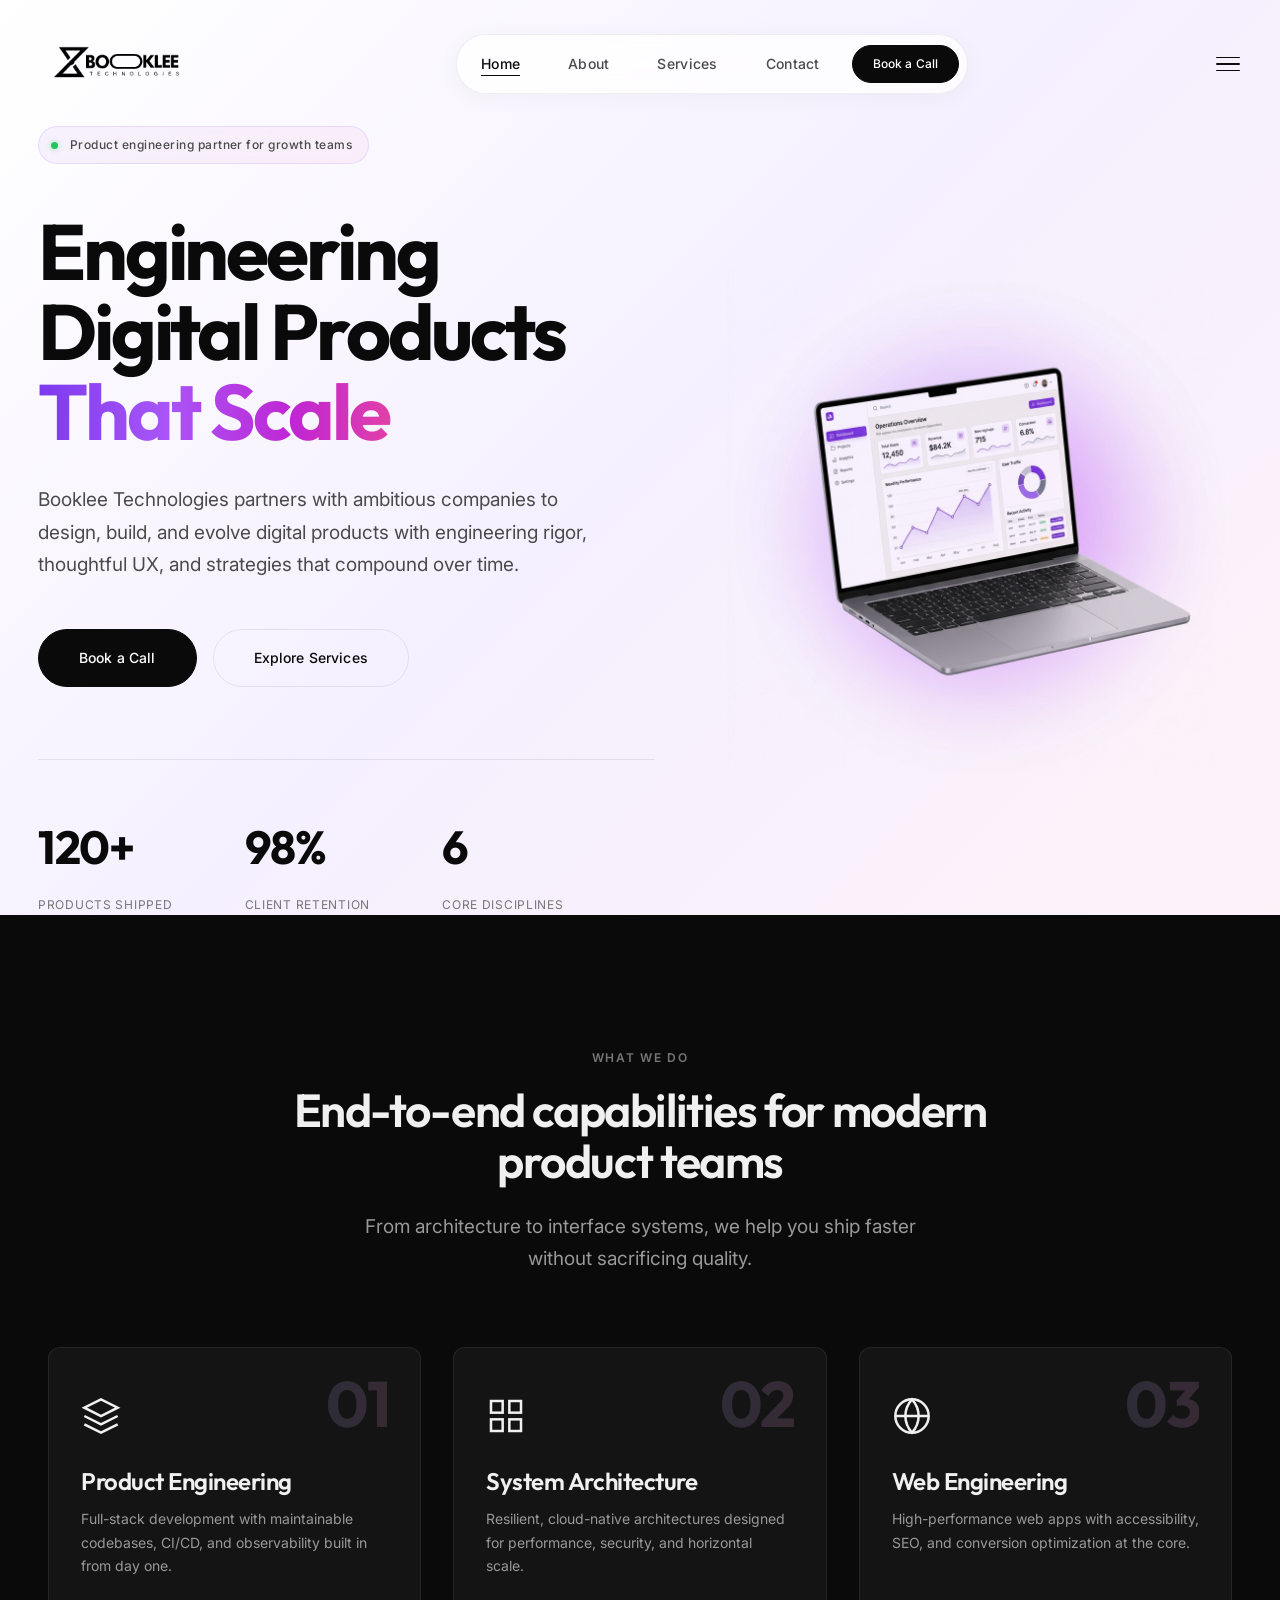
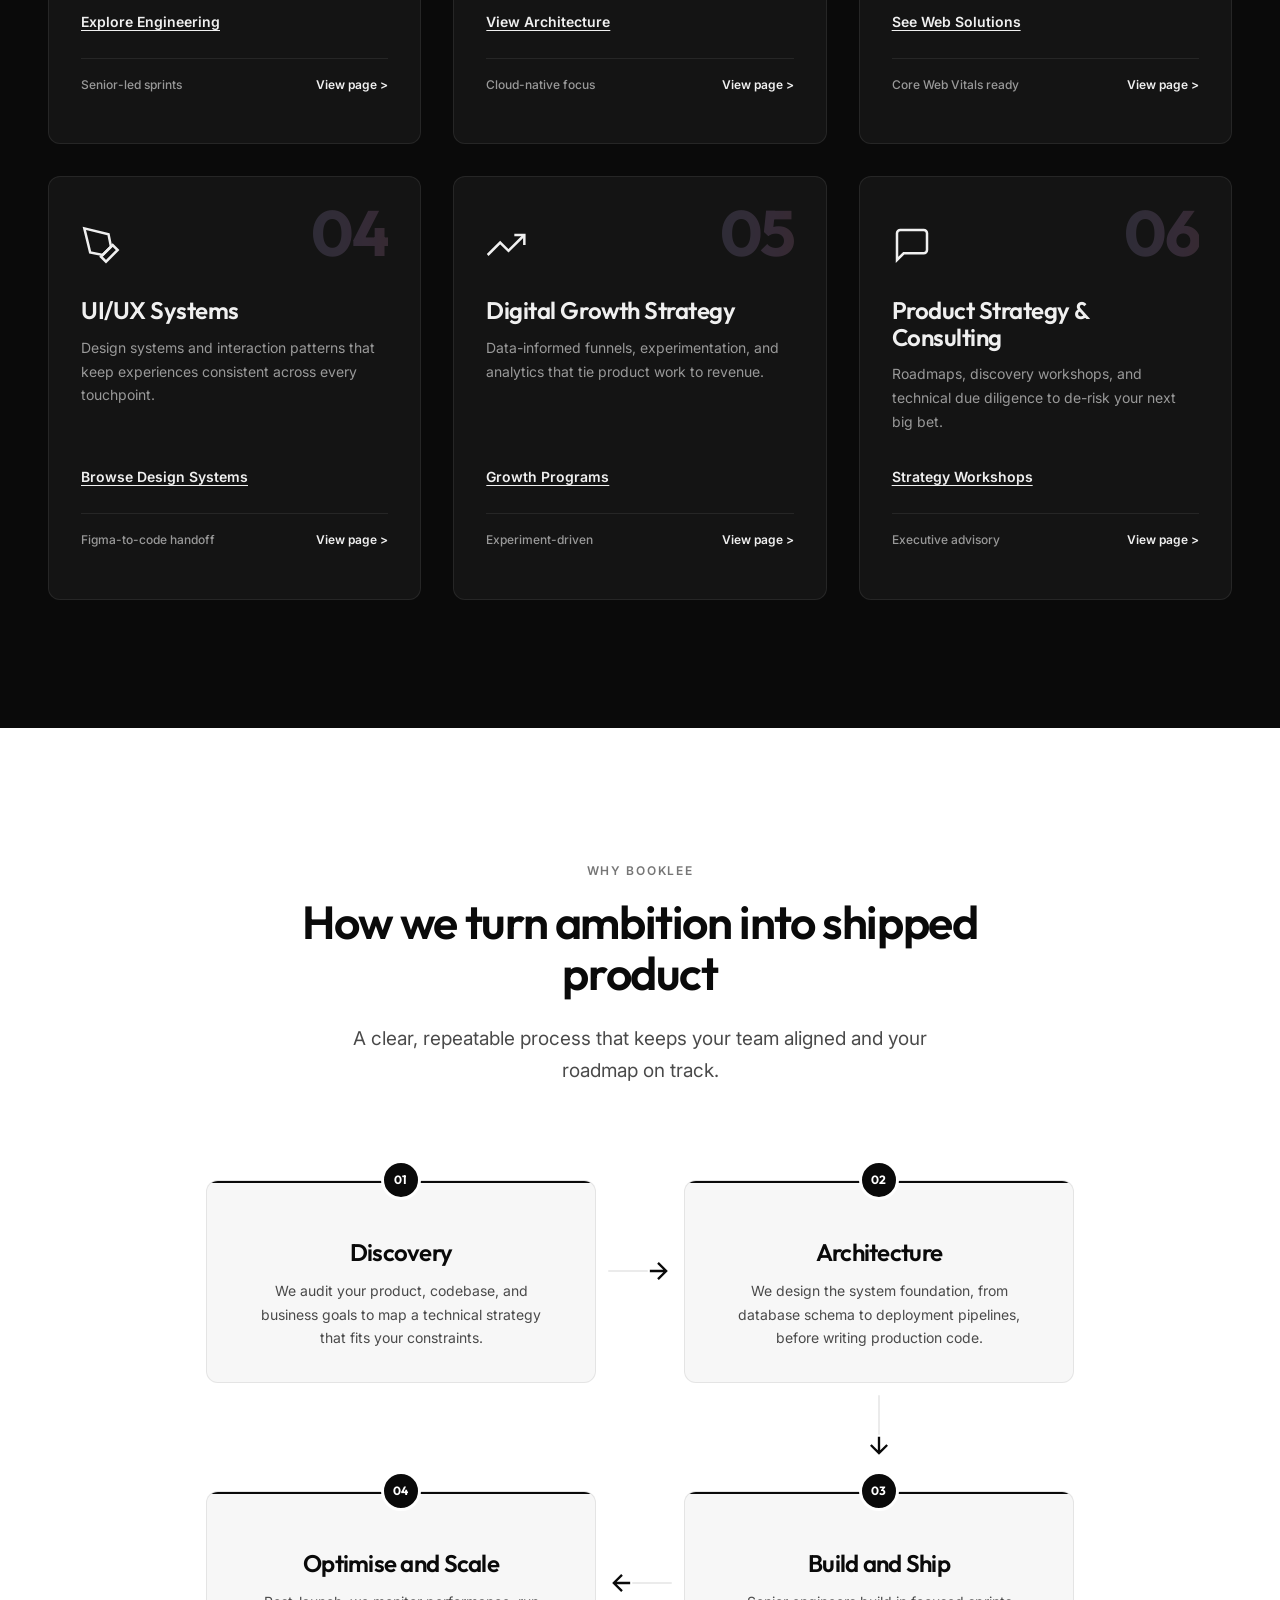
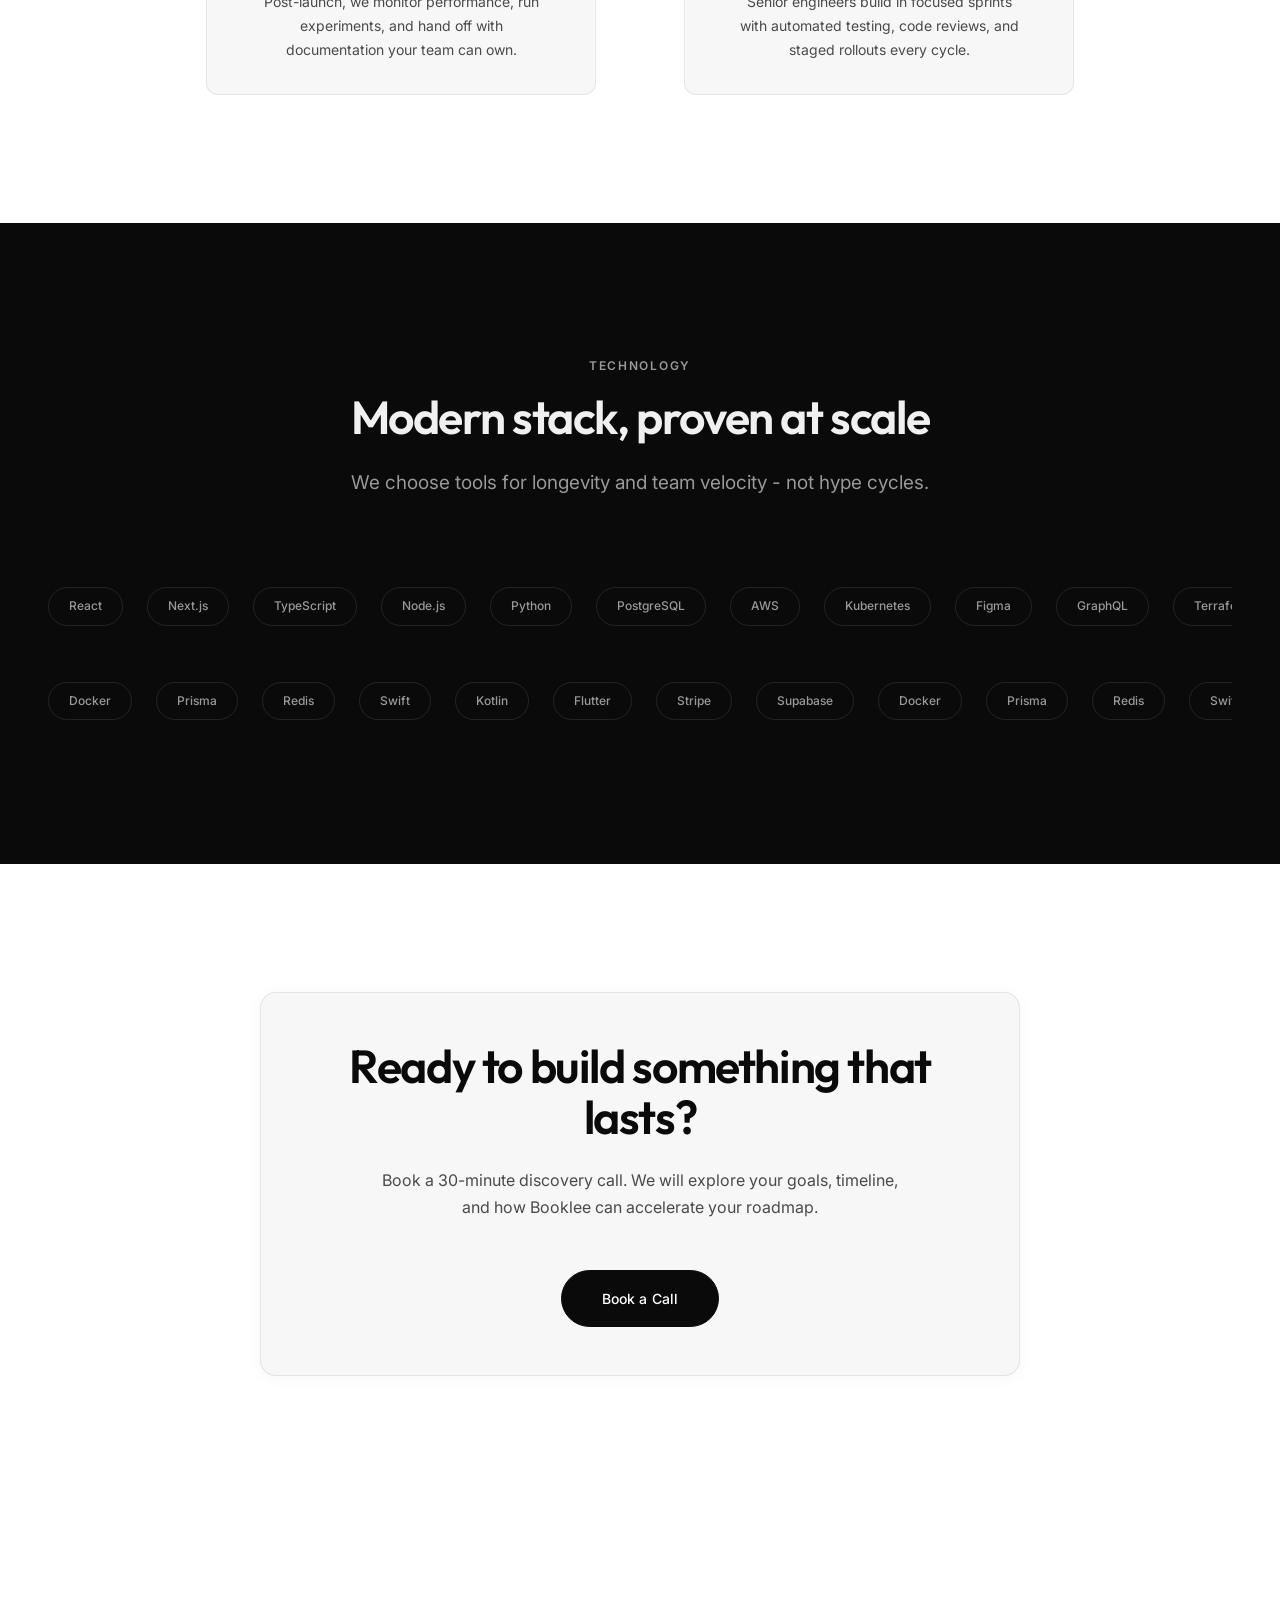
==== index.html @ ac948fb9 "Revised UI without calendly" ====
<!DOCTYPE html>
<html lang="en">
<head>
  <meta charset="UTF-8">
  <meta name="viewport" content="width=device-width, initial-scale=1.0">
  <meta name="description" content="Booklee Technologies engineers scalable digital products - product engineering, system architecture, web engineering, and growth strategy for ambitious teams.">
  <meta name="keywords" content="product engineering, system architecture, web development, UI/UX, digital agency, Booklee Technologies">
  <meta name="author" content="Booklee Technologies">
  <meta property="og:title" content="Booklee Technologies | Engineering Digital Products That Scale">
  <meta property="og:description" content="Premium product engineering and digital growth partner for teams building scalable experiences.">
  <meta property="og:type" content="website">
  <meta name="theme-color" content="#ffffff">
  <title>Booklee Technologies | Engineering Digital Products That Scale</title>
  <link rel="icon" href="assets/icons/favicon.svg" type="image/svg+xml">
  <link rel="apple-touch-icon" href="assets/images/booklee-logo.png">
  <link rel="preconnect" href="https://fonts.googleapis.com">
  <link rel="preconnect" href="https://fonts.gstatic.com" crossorigin>
  <link href="https://fonts.googleapis.com/css2?family=Inter:wght@400;500;600&family=Outfit:wght@500;600;700&display=swap" rel="stylesheet">
  <link rel="stylesheet" href="assets/css/styles.css">
</head>
<body>
  <div id="page-loader" class="page-loader" role="status" aria-live="polite" aria-label="Loading page">
    <img src="assets/images/booklee-logo.png" alt="" class="page-loader__logo-img" width="640" height="640" decoding="async">
    <div class="page-loader__bar"><div class="page-loader__progress"></div></div>
  </div>

  <div id="scroll-progress" class="scroll-progress" role="progressbar" aria-valuemin="0" aria-valuemax="100" aria-valuenow="0" aria-label="Page scroll progress"></div>
  <div id="mouse-gradient" class="mouse-gradient" aria-hidden="true"></div>
  <div class="bg-canvas" aria-hidden="true"><div id="bg-particles" class="bg-particles"></div></div>
  <div class="bg-mesh" aria-hidden="true"></div>

  <header id="header" class="header">
    <div class="header__bar">
      <a href="index.html" class="nav__logo" aria-label="Booklee Technologies home">
        <img src="assets/images/booklee-logo.png" alt="Booklee Technologies" class="nav__logo-img" width="560" height="560" decoding="async">
      </a>
      <nav class="header__pill" aria-label="Main navigation">
        <ul class="nav__links" role="list">
          <li><a href="index.html" class="nav__link">Home</a></li>
          <li><a href="about.html" class="nav__link">About</a></li>
          <li><a href="services.html" class="nav__link">Services</a></li>
          <li><a href="contact.html" class="nav__link">Contact</a></li>
        </ul>
        <div class="nav__actions">
          <a href="book-call.html" class="btn btn--primary btn--sm">Book a Call</a>
        </div>
      </nav>
      <button id="nav-toggle" class="nav__toggle" type="button" aria-expanded="false" aria-controls="mobile-menu" aria-label="Open menu">
        <span class="nav__toggle-bar"></span>
        <span class="nav__toggle-bar"></span>
        <span class="nav__toggle-bar"></span>
      </button>
    </div>
  </header>

  <div id="mobile-menu" class="mobile-menu" aria-hidden="true" role="dialog" aria-label="Mobile navigation">
    <a href="index.html" class="mobile-menu__link">Home</a>
    <a href="about.html" class="mobile-menu__link">About</a>
    <a href="services.html" class="mobile-menu__link">Services</a>
    <a href="contact.html" class="mobile-menu__link">Contact</a>
    <a href="book-call.html" class="mobile-menu__link">Book a Call</a>
  </div>

  <main>
    <section class="hero" aria-labelledby="hero-title">
      <div class="container hero__layout">
        <div class="hero__content hero__parallax" data-parallax="0.1">
          <div class="hero__badge reveal">
            <span class="hero__badge-dot" aria-hidden="true"></span>
            Product engineering partner for growth teams
          </div>
          <h1 id="hero-title" class="hero__title reveal">
            Engineering Digital Products <span class="text-gradient">That Scale</span>
          </h1>
          <p class="hero__subtitle reveal">
            Booklee Technologies partners with ambitious companies to design, build, and evolve digital products with engineering rigor, thoughtful UX, and strategies that compound over time.
          </p>
          <div class="hero__cta reveal">
            <a href="book-call.html" class="btn btn--primary btn--lg" data-cursor-hover>Book a Call</a>
            <a href="services.html" class="btn btn--ghost btn--lg" data-cursor-hover>Explore Services</a>
          </div>
          <div class="hero__stats reveal" id="hero-stats">
            <div>
              <div class="hero__stat-value" data-count="120" data-suffix="+">0</div>
              <div class="hero__stat-label">Products shipped</div>
            </div>
            <div>
              <div class="hero__stat-value" data-count="98" data-suffix="%">0</div>
              <div class="hero__stat-label">Client retention</div>
            </div>
            <div>
              <div class="hero__stat-value" data-count="6" data-suffix="">0</div>
              <div class="hero__stat-label">Core disciplines</div>
            </div>
          </div>
        </div>
        <div class="hero__visual reveal" aria-hidden="true">
          <img src="assets/images/hero-mockup.png" alt="Product dashboard showcase" class="hero__visual-img" width="800" height="600" decoding="async">
        </div>
      </div>
    </section>

    <section id="services-preview" class="section section--dark services-section" aria-labelledby="services-preview-title">
      <div class="container">
        <header class="section__header section__header--center reveal">
          <span class="section__eyebrow">What we do</span>
          <h2 id="services-preview-title" class="section__title">End-to-end capabilities for modern product teams</h2>
          <p class="section__desc">From architecture to interface systems, we help you ship faster without sacrificing quality.</p>
        </header>
        <div class="services-assemble" id="services-assemble">
          <article class="service-card service-card--from-left" data-service="product-engineering">
            <span class="service-card__number" aria-hidden="true">01</span>
            <div class="service-card__icon" aria-hidden="true">
              <svg viewBox="0 0 24 24" fill="none" stroke="currentColor" stroke-width="1.5"><path d="M12 2L2 7l10 5 10-5-10-5zM2 17l10 5 10-5M2 12l10 5 10-5"/></svg>
            </div>
            <h3 class="service-card__title"><a href="services/product-engineering.html">Product Engineering</a></h3>
            <p class="service-card__desc">Full-stack development with maintainable codebases, CI/CD, and observability built in from day one.</p>
            <a href="services/product-engineering.html" class="service-card__cta">Explore Engineering</a>
            <div class="service-card__footer"><span class="service-card__badge">Senior-led sprints</span> <a href="services/product-engineering.html" class="service-card__continue">View page <span aria-hidden="true">&gt;</span></a></div>
          </article>
          <article class="service-card service-card--from-top" data-service="system-architecture">
            <span class="service-card__number" aria-hidden="true">02</span>
            <div class="service-card__icon" aria-hidden="true">
              <svg viewBox="0 0 24 24" fill="none" stroke="currentColor" stroke-width="1.5"><rect x="3" y="3" width="7" height="7"/><rect x="14" y="3" width="7" height="7"/><rect x="3" y="14" width="7" height="7"/><rect x="14" y="14" width="7" height="7"/></svg>
            </div>
            <h3 class="service-card__title"><a href="services/system-architecture.html">System Architecture</a></h3>
            <p class="service-card__desc">Resilient, cloud-native architectures designed for performance, security, and horizontal scale.</p>
            <a href="services/system-architecture.html" class="service-card__cta">View Architecture</a>
            <div class="service-card__footer"><span class="service-card__badge">Cloud-native focus</span> <a href="services/system-architecture.html" class="service-card__continue">View page <span aria-hidden="true">&gt;</span></a></div>
          </article>
          <article class="service-card service-card--from-right" data-service="web-engineering">
            <span class="service-card__number" aria-hidden="true">03</span>
            <div class="service-card__icon" aria-hidden="true">
              <svg viewBox="0 0 24 24" fill="none" stroke="currentColor" stroke-width="1.5"><circle cx="12" cy="12" r="10"/><path d="M2 12h20M12 2a15.3 15.3 0 0 1 4 10 15.3 15.3 0 0 1-4 10 15.3 15.3 0 0 1-4-10 15.3 15.3 0 0 1 4-10z"/></svg>
            </div>
            <h3 class="service-card__title"><a href="services/web-engineering.html">Web Engineering</a></h3>
            <p class="service-card__desc">High-performance web apps with accessibility, SEO, and conversion optimization at the core.</p>
            <a href="services/web-engineering.html" class="service-card__cta">See Web Solutions</a>
            <div class="service-card__footer"><span class="service-card__badge">Core Web Vitals ready</span> <a href="services/web-engineering.html" class="service-card__continue">View page <span aria-hidden="true">&gt;</span></a></div>
          </article>
          <article class="service-card service-card--from-bottom" data-service="ui-ux-systems">
            <span class="service-card__number" aria-hidden="true">04</span>
            <div class="service-card__icon" aria-hidden="true">
              <svg viewBox="0 0 24 24" fill="none" stroke="currentColor" stroke-width="1.5"><path d="M12 19l7-7 3 3-7 7-3-3z"/><path d="M18 13l-1.5-7.5L2 2l3.5 14.5L13 18l5-5z"/></svg>
            </div>
            <h3 class="service-card__title"><a href="services/ui-ux-systems.html">UI/UX Systems</a></h3>
            <p class="service-card__desc">Design systems and interaction patterns that keep experiences consistent across every touchpoint.</p>
            <a href="services/ui-ux-systems.html" class="service-card__cta">Browse Design Systems</a>
            <div class="service-card__footer"><span class="service-card__badge">Figma-to-code handoff</span> <a href="services/ui-ux-systems.html" class="service-card__continue">View page <span aria-hidden="true">&gt;</span></a></div>
          </article>
          <article class="service-card service-card--from-left" data-service="digital-growth-strategy">
            <span class="service-card__number" aria-hidden="true">05</span>
            <div class="service-card__icon" aria-hidden="true">
              <svg viewBox="0 0 24 24" fill="none" stroke="currentColor" stroke-width="1.5"><path d="M23 6l-9.5 9.5-5-5L1 18"/><path d="M17 6h6v6"/></svg>
            </div>
            <h3 class="service-card__title"><a href="services/digital-growth-strategy.html">Digital Growth Strategy</a></h3>
            <p class="service-card__desc">Data-informed funnels, experimentation, and analytics that tie product work to revenue.</p>
            <a href="services/digital-growth-strategy.html" class="service-card__cta">Growth Programs</a>
            <div class="service-card__footer"><span class="service-card__badge">Experiment-driven</span> <a href="services/digital-growth-strategy.html" class="service-card__continue">View page <span aria-hidden="true">&gt;</span></a></div>
          </article>
          <article class="service-card service-card--from-right" data-service="product-strategy-consulting">
            <span class="service-card__number" aria-hidden="true">06</span>
            <div class="service-card__icon" aria-hidden="true">
              <svg viewBox="0 0 24 24" fill="none" stroke="currentColor" stroke-width="1.5"><path d="M21 15a2 2 0 0 1-2 2H7l-4 4V5a2 2 0 0 1 2-2h14a2 2 0 0 1 2 2z"/></svg>
            </div>
            <h3 class="service-card__title"><a href="services/product-strategy-consulting.html">Product Strategy &amp; Consulting</a></h3>
            <p class="service-card__desc">Roadmaps, discovery workshops, and technical due diligence to de-risk your next big bet.</p>
            <a href="services/product-strategy-consulting.html" class="service-card__cta">Strategy Workshops</a>
            <div class="service-card__footer"><span class="service-card__badge">Executive advisory</span> <a href="services/product-strategy-consulting.html" class="service-card__continue">View page <span aria-hidden="true">&gt;</span></a></div>
          </article>
        </div>
      </div>
    </section>

    <section id="why-us" class="section" aria-labelledby="why-us-title">
      <div class="container">
        <header class="section__header section__header--center reveal">
          <span class="section__eyebrow">Why Booklee</span>
          <h2 id="why-us-title" class="section__title">How we turn ambition into shipped product</h2>
          <p class="section__desc">A clear, repeatable process that keeps your team aligned and your roadmap on track.</p>
        </header>
        <div class="why-us__grid" id="why-us-flow">
          <!-- Row 1 -->
          <div class="why-us__step" data-flow-step="1">
            <div class="why-us__step-inner">
              <span class="why-us__step-badge">01</span>
              <div class="why-us__node">
                <h3 class="why-us__node-title">Discovery</h3>
                <p class="why-us__node-text">We audit your product, codebase, and business goals to map a technical strategy that fits your constraints.</p>
              </div>
            </div>
          </div>
          <div class="why-us__connector why-us__connector--h" data-flow-step="c1">
            <div class="why-us__arrow why-us__arrow--right">
              <span class="why-us__arrow-line"><span class="why-us__arrow-line-fill"></span></span>
              <span class="why-us__arrow-head"><svg viewBox="0 0 24 24" fill="none" stroke="currentColor" stroke-width="2"><path d="M5 12h14M12 5l7 7-7 7"/></svg></span>
            </div>
          </div>
          <div class="why-us__step" data-flow-step="2">
            <div class="why-us__step-inner">
              <span class="why-us__step-badge">02</span>
              <div class="why-us__node">
                <h3 class="why-us__node-title">Architecture</h3>
                <p class="why-us__node-text">We design the system foundation, from database schema to deployment pipelines, before writing production code.</p>
              </div>
            </div>
          </div>

          <!-- Vertical connector (right side, step 2 → step 3) -->
          <div class="why-us__connector why-us__connector--v why-us__connector--v-right" data-flow-step="c2">
            <div class="why-us__arrow why-us__arrow--down">
              <span class="why-us__arrow-line"><span class="why-us__arrow-line-fill"></span></span>
              <span class="why-us__arrow-head"><svg viewBox="0 0 24 24" fill="none" stroke="currentColor" stroke-width="2"><path d="M12 5v14M19 12l-7 7-7-7"/></svg></span>
            </div>
          </div>

          <!-- Row 2 (reversed: 4 on left, 3 on right) -->
          <div class="why-us__step" data-flow-step="4">
            <div class="why-us__step-inner">
              <span class="why-us__step-badge">04</span>
              <div class="why-us__node">
                <h3 class="why-us__node-title">Optimise and Scale</h3>
                <p class="why-us__node-text">Post-launch, we monitor performance, run experiments, and hand off with documentation your team can own.</p>
              </div>
            </div>
          </div>
          <div class="why-us__connector why-us__connector--h why-us__connector--h-reverse" data-flow-step="c3">
            <div class="why-us__arrow why-us__arrow--left">
              <span class="why-us__arrow-line"><span class="why-us__arrow-line-fill"></span></span>
              <span class="why-us__arrow-head"><svg viewBox="0 0 24 24" fill="none" stroke="currentColor" stroke-width="2"><path d="M19 12H5M12 19l-7-7 7-7"/></svg></span>
            </div>
          </div>
          <div class="why-us__step" data-flow-step="3">
            <div class="why-us__step-inner">
              <span class="why-us__step-badge">03</span>
              <div class="why-us__node">
                <h3 class="why-us__node-title">Build and Ship</h3>
                <p class="why-us__node-text">Senior engineers build in focused sprints with automated testing, code reviews, and staged rollouts every cycle.</p>
              </div>
            </div>
          </div>
        </div>
      </div>
    </section>

    <section class="section section--dark" aria-labelledby="tech-title">
      <div class="container">
        <header class="section__header section__header--center reveal">
          <span class="section__eyebrow">Technology</span>
          <h2 id="tech-title" class="section__title">Modern stack, proven at scale</h2>
          <p class="section__desc">We choose tools for longevity and team velocity - not hype cycles.</p>
        </header>
        <div class="marquee marquee--tech mt-xl" role="list" aria-label="Technologies we work with">
          <div class="marquee__track">
            <div class="marquee__group">
              <span class="tech-pill" role="listitem">React</span>
              <span class="tech-pill" role="listitem">Next.js</span>
              <span class="tech-pill" role="listitem">TypeScript</span>
              <span class="tech-pill" role="listitem">Node.js</span>
              <span class="tech-pill" role="listitem">Python</span>
              <span class="tech-pill" role="listitem">PostgreSQL</span>
              <span class="tech-pill" role="listitem">AWS</span>
              <span class="tech-pill" role="listitem">Kubernetes</span>
              <span class="tech-pill" role="listitem">Figma</span>
              <span class="tech-pill" role="listitem">GraphQL</span>
              <span class="tech-pill" role="listitem">Terraform</span>
              <span class="tech-pill" role="listitem">Vercel</span>
            </div>
            <div class="marquee__group" aria-hidden="true">
              <span class="tech-pill">React</span>
              <span class="tech-pill">Next.js</span>
              <span class="tech-pill">TypeScript</span>
              <span class="tech-pill">Node.js</span>
              <span class="tech-pill">Python</span>
              <span class="tech-pill">PostgreSQL</span>
              <span class="tech-pill">AWS</span>
              <span class="tech-pill">Kubernetes</span>
              <span class="tech-pill">Figma</span>
              <span class="tech-pill">GraphQL</span>
              <span class="tech-pill">Terraform</span>
              <span class="tech-pill">Vercel</span>
            </div>
          </div>
        </div>
        <div class="marquee marquee--tech marquee--reverse mt-lg" aria-hidden="true">
          <div class="marquee__track">
            <div class="marquee__group">
              <span class="tech-pill">Docker</span>
              <span class="tech-pill">Prisma</span>
              <span class="tech-pill">Redis</span>
              <span class="tech-pill">Swift</span>
              <span class="tech-pill">Kotlin</span>
              <span class="tech-pill">Flutter</span>
              <span class="tech-pill">Stripe</span>
              <span class="tech-pill">Supabase</span>
            </div>
            <div class="marquee__group">
              <span class="tech-pill">Docker</span>
              <span class="tech-pill">Prisma</span>
              <span class="tech-pill">Redis</span>
              <span class="tech-pill">Swift</span>
              <span class="tech-pill">Kotlin</span>
              <span class="tech-pill">Flutter</span>
              <span class="tech-pill">Stripe</span>
              <span class="tech-pill">Supabase</span>
            </div>
          </div>
        </div>
      </div>
    </section>

    <section class="section" aria-labelledby="cta-title">
      <div class="container reveal">
        <div class="cta-banner">
          <h2 id="cta-title" class="cta-banner__title">Ready to build something that lasts?</h2>
          <p class="cta-banner__text">Book a 30-minute discovery call. We will explore your goals, timeline, and how Booklee can accelerate your roadmap.</p>
          <a href="book-call.html" class="btn btn--primary btn--lg">Book a Call</a>
        </div>
      </div>
    </section>
  </main>

  <footer class="footer">
    <div class="container">
      <div class="footer__grid">
        <div class="footer__brand">
          <a href="index.html" class="footer__logo" aria-label="Booklee Technologies home">
            <img src="assets/images/booklee-logo.png" alt="Booklee Technologies" class="footer__logo-img" width="560" height="560" decoding="async" loading="lazy">
          </a>
          <p>We engineer digital products that scale - combining product thinking, technical excellence, and growth strategy for ambitious teams.</p>
        </div>
        <div>
          <h3 class="footer__heading">Company</h3>
          <a href="about.html" class="footer__link">About</a>
          <a href="services.html" class="footer__link">Services</a>
          <a href="book-call.html" class="footer__link">Book a Call</a>
        </div>
        <div>
          <h3 class="footer__heading">Services</h3>
          <a href="services/product-engineering.html" class="footer__link">Product Engineering</a>
          <a href="services/system-architecture.html" class="footer__link">System Architecture</a>
          <a href="services/web-engineering.html" class="footer__link">Web Engineering</a>
          <a href="services/ui-ux-systems.html" class="footer__link">UI/UX Systems</a>
          <a href="services/digital-growth-strategy.html" class="footer__link">Digital Growth Strategy</a>
          <a href="services/product-strategy-consulting.html" class="footer__link">Product Strategy &amp; Consulting</a>
        </div>
        <div>
          <h3 class="footer__heading">Contact</h3>
          <a href="mailto:bookleetechnologies@gmail.com" class="footer__link" data-site-email="text">bookleetechnologies@gmail.com</a>
          <a href="contact.html" class="footer__link">Contact Form</a>
        </div>
      </div>
      <div class="footer__final" id="footer-signature">
        <div class="footer__final-left">
          <p class="footer__copyright">&copy; <span id="year"></span> Booklee Technologies. All rights reserved.</p>
          <div class="footer__social-pills">
            <a href="https://www.linkedin.com/company/booklee-technologies/" class="footer__pill" data-site-linkedin target="_blank" rel="noopener noreferrer">LinkedIn</a>
            <a href="https://www.instagram.com/booklee_technologies/" class="footer__pill" data-site-instagram target="_blank" rel="noopener noreferrer">Instagram</a>
          </div>
        </div>
        <div class="footer__final-right">
          <div class="footer__signature-glow" id="footer-booklee-glow" aria-hidden="true"></div>
          <span class="footer__booklee reveal-stagger" role="img" aria-label="Booklee">
            <span class="footer__booklee-char" tabindex="0">B</span>
            <span class="footer__booklee-char" tabindex="0">o</span>
            <span class="footer__booklee-char" tabindex="0">o</span>
            <span class="footer__booklee-char" tabindex="0">k</span>
            <span class="footer__booklee-char" tabindex="0">l</span>
            <span class="footer__booklee-char" tabindex="0">e</span>
            <span class="footer__booklee-char" tabindex="0">e</span>
          </span>
        </div>
      </div>
    </div>
  </footer>

  <script>document.getElementById("year").textContent = new Date().getFullYear();</script>
  <script src="assets/js/scripts.js" defer></script>
</body>
</html>
---- assets/css/styles.css ----
/* ==========================================================================
   Booklee Technologies â€” Redesigned Design System & Global Styles
   Editorial. Premium. Minimal. Confident.
   ========================================================================== */

:root {
  /* Brand colors â€” light theme */
  --color-bg-deep: #ffffff;
  --color-bg-mid: #ffffff;
  --color-bg-surface: #f7f7f7;
  --color-bg-elevated: #f0f0f0;
  --color-bg-dark: #0a0a0a;
  --color-bg-dark-elevated: #141414;
  --color-primary: #0a0a0a;
  --color-primary-light: #1a1a1a;
  --color-accent: #0a0a0a;
  --color-accent-glow: rgba(10, 10, 10, 0.12);
  --color-text: #0a0a0a;
  --color-text-muted: #4a4a4a;
  --color-text-subtle: #767676;
  --color-text-on-dark: #f0f0f0;
  --color-text-muted-on-dark: #999999;
  --color-border: rgba(0, 0, 0, 0.08);
  --color-border-dark: rgba(255, 255, 255, 0.1);
  --color-glass: rgba(255, 255, 255, 0.95);
  --color-glass-border: rgba(0, 0, 0, 0.06);
  --color-success: #16a34a;
  --color-error: #dc2626;

  /* Gradients — restrained accents */
  --gradient-hero: linear-gradient(135deg, #ffffff 0%, #f5f0ff 50%, #fdf2f8 100%);
  --gradient-accent: linear-gradient(135deg, #7c3aed 0%, #c026d3 50%, #ec4899 100%);
  --gradient-text-shine: linear-gradient(
    90deg,
    #7c3aed 0%, #a855f7 12%, #c026d3 24%, #ec4899 36%,
    #f472b6 48%, #c084fc 60%, #818cf8 72%, #7c3aed 84%,
    #a855f7 100%
  );
  --gradient-text-size: 300% 100%;
  --gradient-card: linear-gradient(145deg, rgba(0, 0, 0, 0.02), rgba(0, 0, 0, 0.005));

  /* Typography — editorial scale */
  --font-sans: "Inter", system-ui, -apple-system, BlinkMacSystemFont, "Segoe UI", sans-serif;
  --font-display: "Outfit", var(--font-sans);
  --text-xs: clamp(0.6875rem, 0.65rem + 0.2vw, 0.75rem);
  --text-sm: clamp(0.8125rem, 0.78rem + 0.2vw, 0.875rem);
  --text-base: clamp(0.9375rem, 0.9rem + 0.2vw, 1rem);
  --text-lg: clamp(1.0625rem, 1rem + 0.3vw, 1.1875rem);
  --text-xl: clamp(1.25rem, 1.15rem + 0.5vw, 1.5rem);
  --text-2xl: clamp(1.5rem, 1.35rem + 0.75vw, 2rem);
  --text-3xl: clamp(2rem, 1.7rem + 1.5vw, 3rem);
  --text-4xl: clamp(2.5rem, 2rem + 2.5vw, 4rem);
  --text-5xl: clamp(3rem, 2.5rem + 3vw, 5.5rem);
  --text-6xl: clamp(3.5rem, 2.8rem + 4vw, 7rem);

  /* Spacing & layout — generous editorial */
  --space-xs: 0.5rem;
  --space-sm: 0.75rem;
  --space-md: 1rem;
  --space-lg: 1.5rem;
  --space-xl: 2rem;
  --space-2xl: 3rem;
  --space-3xl: 4.5rem;
  --space-4xl: 8rem;
  --space-5xl: 12rem;
  --container-max: 1440px;
  --container-narrow: 860px;
  --container-wide: 1600px;
  --header-height: 52px;
  --header-pad-block: 0px;
  --header-logo-height: 112px;
  --header-offset: calc((var(--header-height) + var(--header-logo-height)) / 2);
  --radius-sm: 6px;
  --radius-md: 8px;
  --radius-lg: 12px;
  --radius-xl: 16px;
  --radius-full: 9999px;

  /* Effects — restrained */
  --shadow-glow: 0 4px 24px rgba(0, 0, 0, 0.06);
  --shadow-card: 0 2px 16px rgba(0, 0, 0, 0.04);
  --blur-glass: 12px;
  --transition-fast: 150ms ease;
  --transition-base: 300ms cubic-bezier(0.4, 0, 0.2, 1);
  --transition-slow: 600ms cubic-bezier(0.4, 0, 0.2, 1);
  --z-nav: 1000;
  --z-overlay: 1100;
  --z-cursor: 9999;
  --z-loader: 10000;
}


/* Reset & base */
*,
*::before,
*::after {
  box-sizing: border-box;
  margin: 0;
  padding: 0;
}

html {
  scroll-behavior: auto;
  -webkit-font-smoothing: antialiased;
  -moz-osx-font-smoothing: grayscale;
}

html.smooth-scroll-enabled {
  scroll-behavior: auto;
}

@media (prefers-reduced-motion: reduce) {
  html { scroll-behavior: auto; }
  *, *::before, *::after {
    animation-duration: 0.01ms !important;
    animation-iteration-count: 1 !important;
    transition-duration: 0.01ms !important;
  }
}

body {
  font-family: var(--font-sans);
  font-size: var(--text-base);
  line-height: 1.7;
  color: var(--color-text);
  background: var(--color-bg-deep);
  min-height: 100vh;
  overflow-x: hidden;
}

body.no-scroll { overflow: hidden; }

img {
  max-width: 100%;
  height: auto;
  display: block;
}

a {
  color: inherit;
  text-decoration: none;
}

ul, ol { list-style: none; }

button, input, textarea, select {
  font: inherit;
  color: inherit;
}

button {
  cursor: pointer;
  border: none;
  background: none;
}

:focus-visible {
  outline: 2px solid var(--color-primary-light);
  outline-offset: 3px;
}

::selection {
  background: rgba(10, 10, 10, 0.12);
  color: var(--color-text);
}


/* Typography */
h1, h2, h3, h4, h5, h6 {
  font-family: var(--font-display);
  font-weight: 600;
  line-height: 1.1;
  letter-spacing: -0.03em;
}

/* Gradient text — seamless flowing accent */
@keyframes gradientTextShimmer {
  0% { background-position: 0% 50%; }
  100% { background-position: 300% 50%; }
}

.text-gradient {
  display: inline;
  background: var(--gradient-text-shine);
  background-size: var(--gradient-text-size);
  -webkit-background-clip: text;
  background-clip: text;
  -webkit-text-fill-color: transparent;
  animation: gradientTextShimmer 8s linear infinite;
  padding-right: 0.05em;
  padding-bottom: 0.05em;
}

.about-title-highlight {
  background: var(--gradient-text-shine);
  background-size: var(--gradient-text-size);
  -webkit-background-clip: text;
  background-clip: text;
  -webkit-text-fill-color: transparent;
}

/* About page elements keep solid styling */
.about-stat__value,
.about-section--process .section__eyebrow,
.about-section--culture .section__eyebrow,
.about-process-grid .process-step__number {
  color: var(--color-text);
  -webkit-text-fill-color: var(--color-text);
}

/* On dark sections, gradient text uses lighter palette */
.section--dark .text-gradient,
.section--dark .about-title-highlight {
  background: linear-gradient(90deg, #c4b5fd, #f0abfc, #f9a8d4);
  background-size: var(--gradient-text-size);
  -webkit-background-clip: text;
  background-clip: text;
  -webkit-text-fill-color: transparent;
}
.text-muted { color: var(--color-text-muted); }
.text-subtle { color: var(--color-text-subtle); }
.text-center { text-align: center; }

.sr-only {
  position: absolute;
  width: 1px; height: 1px;
  padding: 0; margin: -1px;
  overflow: hidden;
  clip: rect(0, 0, 0, 0);
  white-space: nowrap; border: 0;
}


/* Layout */
.container {
  width: 100%;
  max-width: var(--container-max);
  margin-inline: auto;
  padding-inline: clamp(1.5rem, 4vw, 3rem);
}

.container--narrow { max-width: var(--container-narrow); }
.container--wide { max-width: var(--container-wide); }

.section {
  padding-block: var(--space-4xl);
  position: relative;
}

/* Alternating sections â€” Apple-inspired rhythm */
.section--dark {
  background: var(--color-bg-dark);
  color: var(--color-text-on-dark);
}

.section--dark .section__eyebrow { color: var(--color-text-muted-on-dark); }
.section--dark .section__desc { color: var(--color-text-muted-on-dark); }
.section--dark .text-muted { color: var(--color-text-muted-on-dark); }
.section--dark .text-subtle { color: rgba(255,255,255,0.5); }

.section--light {
  background: var(--color-bg-surface);
}

.section__header {
  margin-bottom: var(--space-3xl);
  max-width: 720px;
}

.section__header--center {
  margin-inline: auto;
  text-align: center;
  width: 100%;
}

.section__header--center .section__desc {
  margin-inline: auto;
}

.section__eyebrow {
  display: inline-block;
  font-size: var(--text-xs);
  font-weight: 600;
  letter-spacing: 0.14em;
  text-transform: uppercase;
  color: var(--color-text-subtle);
  margin-bottom: var(--space-md);
}

.section__title {
  font-size: var(--text-3xl);
  margin-bottom: var(--space-lg);
  letter-spacing: -0.03em;
}

.section__desc {
  font-size: var(--text-lg);
  color: var(--color-text-muted);
  line-height: 1.7;
  max-width: 600px;
}


/* Grid utilities */
.grid { display: grid; gap: var(--space-xl); }
.grid--2 { grid-template-columns: 1fr; }
.grid--3 { grid-template-columns: 1fr; }
.grid--4 { grid-template-columns: 1fr; }

@media (min-width: 640px) {
  .grid--2 { grid-template-columns: repeat(2, 1fr); }
}
@media (min-width: 768px) {
  .grid--3 { grid-template-columns: repeat(3, 1fr); }
  .grid--4 { grid-template-columns: repeat(2, 1fr); }
}
@media (min-width: 1024px) {
  .grid--4 { grid-template-columns: repeat(4, 1fr); }
}

/* Flex utilities */
.flex { display: flex; }
.flex-wrap { flex-wrap: wrap; }
.flex-center { align-items: center; justify-content: center; }
.gap-sm { gap: var(--space-sm); }
.gap-md { gap: var(--space-md); }
.gap-lg { gap: var(--space-lg); }


/* ==========================================================================
   Buttons â€” refined, minimal
   ========================================================================== */

.btn {
  display: inline-flex;
  align-items: center;
  justify-content: center;
  gap: var(--space-sm);
  padding: 0.875rem 2rem;
  border-radius: var(--radius-full);
  font-family: var(--font-sans);
  font-size: var(--text-sm);
  font-weight: 500;
  letter-spacing: 0.01em;
  text-decoration: none;
  cursor: pointer;
  transition: all var(--transition-base);
  border: 1px solid transparent;
  white-space: nowrap;
}

.btn--primary {
  background: var(--color-primary);
  color: #ffffff;
  border-color: var(--color-primary);
}

.btn--primary:hover {
  background: var(--color-primary-light);
  transform: translateY(-1px);
}

.section--dark .btn--primary {
  background: #ffffff;
  color: var(--color-primary);
  border-color: #ffffff;
}

.section--dark .btn--primary:hover {
  background: #f0f0f0;
}

.btn--ghost {
  background: transparent;
  color: var(--color-text);
  border: 1px solid var(--color-border);
}

.btn--ghost:hover {
  border-color: var(--color-text);
  transform: translateY(-1px);
}

.section--dark .btn--ghost {
  color: var(--color-text-on-dark);
  border-color: var(--color-border-dark);
}

.section--dark .btn--ghost:hover {
  border-color: rgba(255,255,255,0.5);
}

.btn--sm { padding: 0.5rem 1.25rem; font-size: var(--text-xs); }
.btn--lg { padding: 1rem 2.5rem; font-size: var(--text-sm); }


/* ==========================================================================
   Page Loader
   ========================================================================== */

.page-loader {
  position: fixed;
  inset: 0;
  z-index: var(--z-loader);
  display: flex;
  flex-direction: column;
  align-items: center;
  justify-content: center;
  gap: var(--space-xl);
  padding: var(--space-xl);
  background: #ffffff;
  transition: opacity 0.6s ease, visibility 0.6s ease;
}

.page-loader.is-hidden {
  opacity: 0;
  visibility: hidden;
  pointer-events: none;
}

.page-loader__logo {
  font-family: var(--font-display);
  font-size: var(--text-2xl);
  font-weight: 700;
  letter-spacing: -0.03em;
}

.page-loader__bar {
  width: 200px;
  height: 2px;
  background: var(--color-bg-elevated);
  border-radius: var(--radius-full);
  overflow: hidden;
}

.page-loader__progress {
  height: 100%;
  width: 0%;
  background: var(--color-primary);
  border-radius: inherit;
  animation: loaderProgress 1.2s ease forwards;
}

@keyframes loaderProgress { to { width: 100%; } }


/* ==========================================================================
   Scroll Progress
   ========================================================================== */

.scroll-progress {
  position: fixed;
  top: 0; left: 0;
  height: 2px;
  width: 100%;
  background: var(--color-primary);
  z-index: calc(var(--z-nav) + 1);
  transform-origin: left;
  transform: scaleX(0);
  will-change: transform;
}


/* ==========================================================================
   Mouse-follow gradient â€” subtle
   ========================================================================== */

.mouse-gradient {
  display: block;
  position: fixed;
  top: 0; left: 0;
  width: min(500px, 60vw);
  height: min(500px, 60vw);
  border-radius: 50%;
  pointer-events: none;
  z-index: 0;
  transform: translate(-50%, -50%);
  background: radial-gradient(
    circle at center,
    rgba(0, 0, 0, 0.03) 0%,
    rgba(0, 0, 0, 0.015) 40%,
    transparent 65%
  );
  filter: blur(40px);
  opacity: 0;
  transition: opacity 0.65s cubic-bezier(0.4, 0, 0.2, 1);
  will-change: transform, opacity;
}

.mouse-gradient.is-active { opacity: 1; }

@media (prefers-reduced-motion: reduce), (pointer: coarse) {
  .mouse-gradient { display: none; }
}


/* ==========================================================================
   Background effects â€” minimal
   ========================================================================== */

.bg-canvas { display: none; }
.bg-particles { display: none; }
.particle { display: none; }
.bg-mesh { display: none; }

@keyframes particleFloat {
  0% { transform: translateY(100vh) scale(0); opacity: 0; }
  10% { opacity: 1; }
  90% { opacity: 1; }
  100% { transform: translateY(-10vh) scale(1); opacity: 0; }
}


/* ==========================================================================
   Header & Navigation — floating glass pill
   ========================================================================== */

.header {
  position: fixed;
  top: -28px; left: 0; right: 0;
  z-index: calc(var(--z-overlay) + 10);
  padding: 0 clamp(1rem, 3vw, 2rem) 0;
  pointer-events: none;
  transition: padding var(--transition-base), top var(--transition-base);
}

.header__bar {
  display: flex;
  align-items: center;
  justify-content: space-between;
  gap: var(--space-md);
  pointer-events: auto;
  max-width: var(--container-max);
  margin-inline: auto;
}

/* Floating glass pill — nav links + CTA */
.header__pill {
  display: none; /* hidden on mobile, shown at 1024px */
  align-items: center;
  gap: var(--space-xl);
  padding: 10px 8px 10px 24px;
  border-radius: var(--radius-full);
  background: rgba(255, 255, 255, 0.72);
  backdrop-filter: blur(18px);
  -webkit-backdrop-filter: blur(18px);
  border: 1px solid rgba(0, 0, 0, 0.06);
  box-shadow: 0 4px 24px rgba(0, 0, 0, 0.04);
  transition: background var(--transition-base), border-color var(--transition-base),
              box-shadow var(--transition-base);
  pointer-events: auto;
}

/* --- Logo (independent, always visible) --- */
.nav__logo {
  display: flex;
  align-items: center;
  height: auto;
  font-family: var(--font-display);
  font-weight: 700;
  z-index: calc(var(--z-overlay) + 1);
  background: transparent;
  flex-shrink: 0;
  min-width: 0;
  max-width: min(72vw, 720px);
  padding: 0;
  line-height: 0;
  pointer-events: auto;
  transition: filter var(--transition-base);
}

.nav__logo-img,
.footer__logo-img,
.page-loader__logo-img {
  display: block;
  width: auto;
  height: auto;
  max-width: 100%;
  object-fit: contain;
  object-position: left center;
  background: transparent;
  -webkit-user-drag: none;
  user-select: none;
}

/* Header logo sizing */
.nav__logo-img {
  width: auto;
  height: var(--header-logo-height);
  max-width: 100%;
  min-width: 0;
  object-fit: contain;
  object-position: left center;
}

.page-loader__logo-img {
  width: clamp(260px, 85vw, 560px);
  height: auto;
}

.footer__logo {
  display: inline-block;
  margin-bottom: var(--space-md);
  background: transparent;
}

.footer__logo-img {
  width: auto;
  height: clamp(52px, 11vw, 72px);
  max-width: min(100%, 480px);
  object-position: left center;
}

/* Logo + pill responsive sizing */
@media (min-width: 480px) {
  :root { --header-logo-height: 128px; }
}

@media (min-width: 768px) {
  :root { --header-height: 56px; --header-logo-height: 144px; }
  .footer__logo-img { height: clamp(60px, 9vw, 80px); }
}

@media (min-width: 1024px) {
  :root { --header-height: 64px; --header-logo-height: 168px; }
  .header__pill { display: flex; }
  .nav__toggle { display: none; }
  .page-loader__logo-img { width: min(560px, 62vw); }
  .footer__logo-img { height: 80px; max-width: 560px; }
}

@media (min-width: 1280px) {
  :root { --header-height: 68px; --header-logo-height: 184px; }
}

.nav__logo-mark {
  width: 36px; height: 36px;
  border-radius: var(--radius-sm);
  background: #0a0a0a; color: #ffffff;
  display: flex; align-items: center; justify-content: center;
  font-size: var(--text-sm); font-weight: 800;
}

/* --- Nav links inside the pill --- */
.nav__links {
  display: flex;
  align-items: center;
  gap: var(--space-xl);
}

.nav__link {
  font-size: var(--text-sm);
  font-weight: 500;
  letter-spacing: 0.02em;
  color: var(--color-text-muted);
  transition: color var(--transition-fast);
  position: relative;
  white-space: nowrap;
}

.nav__link::after {
  content: "";
  position: absolute;
  bottom: -4px; left: 0;
  width: 0; height: 1.5px;
  background: var(--color-primary);
  transition: width var(--transition-base);
}

.nav__link:hover,
.nav__link.is-active {
  color: var(--color-text);
}

.nav__link:hover::after,
.nav__link.is-active::after {
  width: 100%;
}

/* --- CTA inside pill --- */
.nav__actions {
  display: flex;
  align-items: center;
  gap: var(--space-md);
}

.nav__actions .btn--sm {
  padding: 0.5rem 1.25rem;
  font-size: var(--text-xs);
}

/* --- Mobile hamburger --- */
.nav__toggle {
  display: flex;
  flex-direction: column;
  justify-content: center;
  gap: 5px;
  width: 40px; height: 40px;
  padding: 8px;
  z-index: calc(var(--z-overlay) + 1);
  border-radius: var(--radius-sm);
  flex-shrink: 0;
  pointer-events: auto;
}

@media (min-width: 1024px) {
  .nav__links { gap: var(--space-2xl); }
  .nav__link { font-size: var(--text-sm); }
}

.nav__toggle-bar {
  display: block;
  width: 100%; height: 1.5px;
  background: var(--color-text);
  border-radius: var(--radius-full);
  transition: transform var(--transition-base), opacity var(--transition-base);
}

.nav__toggle[aria-expanded="true"] .nav__toggle-bar:nth-child(1) {
  transform: translateY(7px) rotate(45deg);
}
.nav__toggle[aria-expanded="true"] .nav__toggle-bar:nth-child(2) {
  opacity: 0;
}
.nav__toggle[aria-expanded="true"] .nav__toggle-bar:nth-child(3) {
  transform: translateY(-7px) rotate(-45deg);
}

/* --- Dark section inversion --- */
.header--dark-section .nav__logo {
  filter: invert(1) brightness(2);
}

.header--dark-section .nav__toggle-bar {
  background: #ffffff;
}

.header--dark-section .header__pill {
  background: rgba(10, 10, 10, 0.72);
  border-color: rgba(255, 255, 255, 0.08);
  box-shadow: 0 4px 24px rgba(0, 0, 0, 0.2);
}

.header--dark-section .nav__link {
  color: rgba(255, 255, 255, 0.6);
}

.header--dark-section .nav__link:hover,
.header--dark-section .nav__link.is-active {
  color: #ffffff;
}

.header--dark-section .nav__link::after {
  background: #ffffff;
}

.header--dark-section .nav__actions .btn--primary {
  background: #ffffff;
  color: #0a0a0a;
}


/* Mobile menu — full-page dropdown overlay */
.mobile-menu {
  position: fixed;
  inset: 0;
  z-index: var(--z-overlay);
  background: rgba(255, 255, 255, 0.98);
  backdrop-filter: blur(20px);
  -webkit-backdrop-filter: blur(20px);
  display: flex;
  flex-direction: column;
  align-items: flex-start;
  justify-content: flex-start;
  gap: var(--space-sm);
  padding: calc(var(--header-logo-height) + 40px) clamp(1.5rem, 5vw, 3rem) var(--space-2xl);
  opacity: 0;
  visibility: hidden;
  transform: translateY(-20px);
  transition: opacity 0.4s ease, visibility 0.4s ease, transform 0.4s ease;
}

.mobile-menu.is-open {
  opacity: 1;
  visibility: visible;
  transform: translateY(0);
}

.mobile-menu__link {
  font-family: var(--font-display);
  font-size: clamp(1.75rem, 5vw, 2.5rem);
  font-weight: 600;
  letter-spacing: -0.02em;
  color: var(--color-text);
  transition: opacity var(--transition-fast);
  line-height: 1.4;
}

.mobile-menu__link:hover { opacity: 0.6; }


/* ==========================================================================
   Breadcrumb
   ========================================================================== */

.breadcrumb {
  font-size: var(--text-xs);
  color: var(--color-text-subtle);
  margin-bottom: var(--space-xl);
  letter-spacing: 0.02em;
}

.breadcrumb a {
  transition: color var(--transition-fast);
}

.breadcrumb a:hover { color: var(--color-text); }

.breadcrumb__sep {
  margin-inline: var(--space-xs);
  opacity: 0.4;
}


/* ==========================================================================
   Page Hero â€” editorial scale
   ========================================================================== */

.page-hero {
  padding-top: calc(var(--header-offset) + var(--space-3xl));
  padding-bottom: var(--space-3xl);
}

.page-hero__title {
  font-size: var(--text-4xl);
  margin-bottom: var(--space-lg);
  letter-spacing: -0.035em;
  max-width: 720px;
}

.page-hero__desc {
  font-size: var(--text-lg);
  color: var(--color-text-muted);
  max-width: 560px;
  line-height: 1.7;
}


/* ==========================================================================
   Glass cards â€” minimal, refined
   ========================================================================== */

.glass-card {
  position: relative;
  overflow: hidden;
  background: var(--color-bg-surface);
  border: 1px solid var(--color-border);
  border-radius: var(--radius-lg);
  padding: var(--space-xl) var(--space-xl);
  transition: transform var(--transition-base), border-color var(--transition-base);
}

.glass-card:hover,
.glass-card:focus-within {
  transform: translateY(-2px);
  border-color: rgba(0, 0, 0, 0.15);
}

.glass-card--float { animation: cardFloat 6s ease-in-out infinite; }
.glass-card--float:hover,
.glass-card--float:focus-within { animation-play-state: paused; transform: translateY(-2px); }
.glass-card--float:nth-child(2) { animation-delay: -2s; }
.glass-card--float:nth-child(3) { animation-delay: -4s; }

@keyframes cardFloat {
  0%, 100% { transform: translateY(0); }
  50% { transform: translateY(-4px); }
}

.glass-card__icon {
  width: 44px; height: 44px;
  border-radius: var(--radius-md);
  background: var(--color-bg-elevated);
  display: flex; align-items: center; justify-content: center;
  margin-bottom: var(--space-lg);
  color: var(--color-text);
}

.glass-card__icon svg { width: 22px; height: 22px; }

.glass-card__title {
  font-size: var(--text-xl);
  margin-bottom: var(--space-sm);
}

.glass-card__text {
  color: var(--color-text-muted);
  font-size: var(--text-sm);
  margin-bottom: var(--space-lg);
  line-height: 1.7;
}

.glass-card__link {
  font-size: var(--text-sm);
  font-weight: 600;
  color: var(--color-text);
  display: inline-flex; align-items: center; gap: var(--space-xs);
  transition: gap var(--transition-fast);
  text-decoration: underline;
  text-underline-offset: 3px;
}

.glass-card__link:hover { gap: var(--space-sm); }


/* ==========================================================================
   Hero â€” editorial, full-width
   ========================================================================== */

.hero {
  min-height: 100vh;
  min-height: 100dvh;
  display: flex;
  align-items: center;
  padding-top: var(--header-offset);
  position: relative;
  overflow: hidden;
  background: var(--gradient-hero);
}

.hero__layout {
  display: grid;
  gap: var(--space-3xl);
  align-items: center;
  width: 100%;
  justify-items: stretch;
}

@media (max-width: 1023px) {
  .hero__content { text-align: center; }
  .hero__subtitle { margin-inline: auto; }
  .hero__cta { justify-content: center; }
  .hero__stats { justify-content: center; }
  .hero__badge { margin-inline: auto; }
  .hero__visual { display: none; }
}

@media (min-width: 1024px) {
  .hero__layout {
    grid-template-columns: 1fr 1fr;
    gap: var(--space-2xl);
    max-width: none;
    padding-left: 2vw;
  }
}

@media (min-width: 1280px) {
  .hero__layout {
    grid-template-columns: 1.1fr 0.9fr;
    gap: var(--space-3xl);
    padding-left: 3vw;
  }
}

.hero__content {
  position: relative;
  z-index: 1;
  max-width: 820px;
}

@media (min-width: 1024px) {
  .hero__content { max-width: none; }
}

/* Hero visual — product mockup */
.hero__visual {
  position: relative;
  z-index: 1;
  display: flex;
  align-items: center;
  justify-content: center;
  transform: scaleX(-1);
  mix-blend-mode: multiply;
}

.hero__visual-img {
  width: 100%;
  max-width: 640px;
  height: auto;
  transition: transform 0.6s cubic-bezier(0.22, 1, 0.36, 1);
}

.hero__visual:hover .hero__visual-img {
  transform: translateY(-6px) scale(1.01);
}

@media (min-width: 1280px) {
  .hero__visual-img {
    max-width: 720px;
  }
}

/* Hide engagement snapshot (removed from editorial design) */
.hero__snapshot { display: none; }

.hero__badge {
  display: inline-flex;
  align-items: center;
  gap: var(--space-sm);
  padding: var(--space-xs) var(--space-md) var(--space-xs) var(--space-sm);
  background: linear-gradient(135deg, rgba(124, 58, 237, 0.06) 0%, rgba(236, 72, 153, 0.06) 100%);
  border: 1px solid rgba(124, 58, 237, 0.12);
  border-radius: var(--radius-full);
  font-size: var(--text-xs);
  font-weight: 500;
  color: var(--color-text-muted);
  margin-bottom: var(--space-2xl);
  letter-spacing: 0.04em;
  text-transform: none;
  backdrop-filter: blur(8px);
}

.hero__badge-dot {
  width: 7px; height: 7px;
  background: #22c55e;
  border-radius: 50%;
  animation: pulse 2.5s ease infinite;
  box-shadow: 0 0 6px rgba(34, 197, 94, 0.4);
}

@keyframes pulse {
  0%, 100% { opacity: 1; transform: scale(1); }
  50% { opacity: 0.4; transform: scale(0.85); }
}

.hero__title {
  font-size: var(--text-5xl);
  margin-bottom: var(--space-xl);
  line-height: 1.02;
  letter-spacing: -0.04em;
  font-weight: 700;
}

.hero__subtitle {
  font-size: var(--text-lg);
  color: var(--color-text-muted);
  margin-bottom: var(--space-2xl);
  max-width: 560px;
  line-height: 1.7;
}

.hero__cta {
  display: flex;
  flex-wrap: wrap;
  gap: var(--space-md);
  margin-bottom: var(--space-3xl);
}

.hero__stats {
  display: flex;
  flex-wrap: wrap;
  gap: var(--space-3xl);
  padding-top: var(--space-2xl);
  border-top: 1px solid var(--color-border);
}

.hero__stat-value {
  font-family: var(--font-display);
  font-size: var(--text-3xl);
  font-weight: 700;
  letter-spacing: -0.03em;
}

.hero__stat-label {
  font-size: var(--text-xs);
  color: var(--color-text-subtle);
  text-transform: uppercase;
  letter-spacing: 0.06em;
  margin-top: var(--space-xs);
}


/* ==========================================================================
   Engagement Snapshot (hero) â€” hidden but CSS preserved for compatibility
   ========================================================================== */

.engagement-snapshot {
  position: relative;
  overflow: hidden;
  background: #ffffff;
  border: 1px solid rgba(0, 0, 0, 0.08);
  border-radius: 16px;
  padding: var(--space-xl);
  box-shadow: 0 4px 20px rgba(0, 0, 0, 0.04);
}

.engagement-snapshot__title {
  font-family: var(--font-sans);
  font-size: var(--text-sm);
  font-weight: 500;
  color: var(--color-text-subtle);
  margin-bottom: var(--space-lg);
}

.engagement-snapshot__grid {
  display: grid;
  grid-template-columns: 1fr 1fr;
  gap: var(--space-md);
  margin-bottom: var(--space-md);
}

.snapshot-kpi {
  position: relative; overflow: hidden;
  display: flex; flex-direction: column; justify-content: space-between;
  min-height: 100px; padding: var(--space-lg); border-radius: 12px;
  transition: transform var(--transition-base);
}

.snapshot-kpi:hover { transform: translateY(-2px); }
.snapshot-kpi--lavender { background: #f3f0ff; }
.snapshot-kpi--blue { background: #eff6ff; }
.snapshot-kpi--mint { background: #ecfdf5; }
.snapshot-kpi--yellow { background: #fffbeb; }

.snapshot-kpi__label {
  font-size: var(--text-xs); font-weight: 500;
  color: var(--color-text-subtle); line-height: 1.4; margin-bottom: var(--space-md);
}

.snapshot-kpi__value {
  font-family: var(--font-display);
  font-size: clamp(1.75rem, 4vw, 2.25rem);
  font-weight: 700; color: #0a0a0a; line-height: 1;
  font-variant-numeric: tabular-nums;
}

.engagement-snapshot__notice {
  display: flex; align-items: flex-start; gap: var(--space-sm);
  padding: var(--space-md) var(--space-lg);
  background: #ffffff; border: 1px solid rgba(0, 0, 0, 0.08); border-radius: 10px;
}

.engagement-snapshot__notice-icon { flex-shrink: 0; width: 20px; height: 20px; color: var(--color-text-subtle); margin-top: 2px; }
.engagement-snapshot__notice-icon svg { width: 100%; height: 100%; }
.engagement-snapshot__notice-text { font-size: var(--text-xs); color: var(--color-text-muted); line-height: 1.5; margin: 0; }

@media (max-width: 480px) {
  .engagement-snapshot__grid { grid-template-columns: 1fr; }
  .snapshot-kpi { min-height: 88px; }
}


/* Parallax layer */
.hero__parallax {
  will-change: transform;
  transition: transform 0.1s linear;
}


/* ==========================================================================
   Process steps â€” minimal
   ========================================================================== */

.process-step {
  display: flex;
  gap: var(--space-lg);
  padding: var(--space-xl);
}

.process-step__number {
  flex-shrink: 0;
  width: 44px; height: 44px;
  border-radius: var(--radius-md);
  background: var(--color-primary);
  color: #ffffff;
  display: flex; align-items: center; justify-content: center;
  font-family: var(--font-display);
  font-weight: 700;
  font-size: var(--text-base);
}

.process-step__title {
  font-size: var(--text-lg);
  margin-bottom: var(--space-xs);
}

.process-step__text {
  color: var(--color-text-muted);
  font-size: var(--text-sm);
  line-height: 1.7;
}


/* ==========================================================================
   Testimonials
   ========================================================================== */

.testimonial { padding: var(--space-2xl); }

.testimonial__quote {
  font-size: var(--text-lg);
  font-style: italic;
  color: var(--color-text-muted);
  margin-bottom: var(--space-xl);
  line-height: 1.7;
}

.testimonial__author {
  display: flex; align-items: center; gap: var(--space-md);
}

.testimonial__avatar {
  width: 44px; height: 44px; border-radius: 50%;
  background: var(--color-primary); color: #ffffff;
  display: flex; align-items: center; justify-content: center;
  font-weight: 700; font-size: var(--text-sm);
}

.testimonial__name { font-weight: 600; }


/* ==========================================================================
   Service cards â€” editorial, restrained
   ========================================================================== */

.services-section {
  position: relative;
}

.services-section .section__header--center .section__eyebrow {
  color: var(--color-text-subtle);
}

.services-assemble {
  display: grid;
  grid-template-columns: 1fr;
  gap: var(--space-lg);
}

@media (min-width: 768px) {
  .services-assemble {
    grid-template-columns: repeat(2, 1fr);
    gap: var(--space-xl);
  }
}

@media (min-width: 1200px) {
  .services-assemble {
    grid-template-columns: repeat(3, 1fr);
  }
}

.services-assemble.is-assembled .service-card,
.services-assemble.is-visible .service-card {
  opacity: 1;
  transform: none;
  filter: none;
}

.service-card {
  position: relative;
  overflow: hidden;
  display: flex;
  flex-direction: column;
  padding: var(--space-2xl) var(--space-xl);
  background: var(--color-bg-surface);
  border: 1px solid var(--color-border);
  border-radius: var(--radius-lg);
  transition: transform var(--transition-base), border-color var(--transition-base);
  cursor: pointer;
  opacity: 0;
  transform: translateY(30px);
  filter: blur(2px);
}

.service-card:hover {
  transform: translateY(-3px);
  border-color: rgba(0, 0, 0, 0.18);
}

/* Remove decorative orb/shine/accent elements */
.service-card__orb,
.service-card__shine,
.service-card__accent {
  display: none;
}

.service-card__number {
  font-family: var(--font-display);
  font-size: var(--text-4xl);
  font-weight: 700;
  position: absolute;
  top: var(--space-lg);
  right: var(--space-xl);
  line-height: 1;
  letter-spacing: -0.04em;
  background: var(--gradient-text-shine);
  background-size: var(--gradient-text-size);
  -webkit-background-clip: text;
  background-clip: text;
  -webkit-text-fill-color: transparent;
  opacity: 0.12;
  animation: gradientTextShimmer 8s linear infinite;
}

.section--dark .service-card__number {
  background: linear-gradient(
    90deg,
    #c4b5fd 0%, #d8b4fe 12%, #f0abfc 24%, #f9a8d4 36%,
    #fbcfe8 48%, #e9d5ff 60%, #a5b4fc 72%, #c4b5fd 84%,
    #d8b4fe 100%
  );
  background-size: var(--gradient-text-size);
  -webkit-background-clip: text;
  background-clip: text;
  -webkit-text-fill-color: transparent;
  opacity: 0.15;
  animation: gradientTextShimmer 8s linear infinite;
}

.service-card__icon {
  width: 40px; height: 40px;
  margin-bottom: var(--space-xl);
  color: var(--color-text);
}

.service-card__icon svg {
  width: 100%; height: 100%;
  stroke-width: 1.5;
}

.service-card__title {
  font-size: var(--text-xl);
  font-weight: 600;
  margin-bottom: var(--space-sm);
  letter-spacing: -0.02em;
}

.service-card__title a {
  transition: opacity var(--transition-fast);
}

.service-card__title a:hover { opacity: 0.7; }

.service-card__desc {
  font-size: var(--text-sm);
  color: var(--color-text-muted);
  line-height: 1.7;
  margin-bottom: var(--space-xl);
  flex-grow: 1;
}

.service-card__cta {
  font-size: var(--text-sm);
  font-weight: 600;
  color: var(--color-text);
  display: inline-flex; align-items: center; gap: var(--space-xs);
  text-decoration: underline;
  text-underline-offset: 3px;
  text-decoration-thickness: 1px;
  margin-bottom: var(--space-lg);
  transition: text-underline-offset var(--transition-fast);
}

.service-card__cta:hover { text-underline-offset: 5px; }

.service-card__footer {
  display: flex; align-items: center; justify-content: space-between;
  padding-top: var(--space-md);
  border-top: 1px solid var(--color-border);
  font-size: var(--text-xs);
}

.service-card__badge {
  color: var(--color-text-subtle);
  font-weight: 500;
}

.service-card__continue {
  color: var(--color-text);
  font-weight: 600;
  transition: opacity var(--transition-fast);
}

.service-card__continue:hover { opacity: 0.6; }

/* Service card animation directions (compatibility) */
.service-card--from-left,
.service-card--from-right,
.service-card--from-top,
.service-card--from-bottom {
  opacity: 0;
  transform: translateY(30px);
}


/* ==========================================================================
   Services page â€” Editorial layout with sticky sidebar
   ========================================================================== */

.services-editorial {
  display: grid;
  grid-template-columns: 1fr;
  gap: var(--space-3xl);
  align-items: start;
}

@media (min-width: 1024px) {
  .services-editorial {
    grid-template-columns: 220px 1fr;
    gap: var(--space-3xl);
  }
}

.services-sidebar {
  display: none;
}

@media (min-width: 1024px) {
  .services-sidebar {
    display: flex;
    flex-direction: column;
    gap: var(--space-sm);
    position: sticky;
    top: calc(var(--header-height) + var(--space-2xl));
  }
}

.services-sidebar__label {
  font-size: var(--text-xs);
  font-weight: 600;
  letter-spacing: 0.12em;
  text-transform: uppercase;
  color: var(--color-text-subtle);
  margin-bottom: var(--space-md);
}

.services-sidebar__link {
  display: block;
  font-size: var(--text-sm);
  font-weight: 500;
  color: var(--color-text-subtle);
  padding: var(--space-sm) 0;
  border-left: 2px solid transparent;
  padding-left: var(--space-md);
  transition: all var(--transition-base);
  cursor: pointer;
}

.services-sidebar__link:hover {
  color: var(--color-text);
}

.services-sidebar__link.is-active {
  color: var(--color-text);
  font-weight: 600;
  border-left-color: var(--color-primary);
}

.services-content {
  display: flex;
  flex-direction: column;
  gap: 0;
}

.service-section {
  padding: var(--space-3xl) 0;
  border-bottom: 1px solid var(--color-border);
}

.service-section:first-child {
  padding-top: 0;
}

.service-section:last-child {
  border-bottom: none;
}

.service-section__number {
  font-family: var(--font-display);
  font-size: var(--text-xs);
  font-weight: 600;
  color: var(--color-text-subtle);
  letter-spacing: 0.08em;
  margin-bottom: var(--space-lg);
  display: block;
}

.service-section__title {
  font-size: var(--text-3xl);
  font-weight: 700;
  letter-spacing: -0.035em;
  margin-bottom: var(--space-xl);
  line-height: 1.1;
}

.service-section__desc {
  font-size: var(--text-base);
  color: var(--color-text-muted);
  line-height: 1.8;
  max-width: 640px;
  margin-bottom: var(--space-2xl);
}

.service-section__grid {
  display: grid;
  grid-template-columns: 1fr;
  gap: var(--space-2xl);
  margin-bottom: var(--space-2xl);
}

@media (min-width: 640px) {
  .service-section__grid {
    grid-template-columns: 1fr 1fr;
  }
}

.service-section__block-title {
  font-size: var(--text-sm);
  font-weight: 600;
  letter-spacing: 0.06em;
  text-transform: uppercase;
  color: var(--color-text-subtle);
  margin-bottom: var(--space-md);
}

.service-section__list {
  list-style: none;
  padding: 0;
}

.service-section__list li {
  font-size: var(--text-sm);
  color: var(--color-text-muted);
  padding: var(--space-sm) 0;
  border-bottom: 1px solid rgba(0,0,0,0.04);
  line-height: 1.6;
}

.service-section__list li:last-child {
  border-bottom: none;
}

.service-section__list li::before {
  content: "\2014";
  margin-right: var(--space-sm);
  color: var(--color-text-subtle);
}

.service-section__cta {
  display: inline-flex;
  align-items: center;
  gap: var(--space-sm);
  font-size: var(--text-sm);
  font-weight: 600;
  color: var(--color-text);
  text-decoration: underline;
  text-underline-offset: 4px;
  text-decoration-thickness: 1px;
  transition: text-underline-offset var(--transition-fast);
}

.service-section__cta:hover {
  text-underline-offset: 6px;
}

.service-section__cta-arrow {
  transition: transform var(--transition-fast);
}

.service-section__cta:hover .service-section__cta-arrow {
  transform: translateX(4px);
}


/* ==========================================================================
   Marquee â€” tech stack
   ========================================================================== */

.marquee { overflow: hidden; width: 100%; }
.marquee--tech { padding-block: var(--space-md); }
.marquee__track {
  display: flex; gap: var(--space-lg);
  animation: marqueeScroll 30s linear infinite;
  width: max-content;
}

.marquee--reverse .marquee__track { animation-direction: reverse; }

@keyframes marqueeScroll {
  0% { transform: translateX(0); }
  100% { transform: translateX(-50%); }
}

.marquee__group {
  display: flex; gap: var(--space-lg);
  flex-shrink: 0;
}

.tech-pill {
  display: inline-flex; align-items: center;
  padding: 0.5rem 1.25rem;
  border: 1px solid var(--color-border);
  border-radius: var(--radius-full);
  font-size: var(--text-xs);
  font-weight: 500;
  color: var(--color-text-muted);
  white-space: nowrap;
  transition: border-color var(--transition-fast), color var(--transition-fast);
}

.tech-pill:hover {
  border-color: var(--color-text);
  color: var(--color-text);
}

.section--dark .tech-pill {
  border-color: var(--color-border-dark);
  color: var(--color-text-muted-on-dark);
}

.section--dark .tech-pill:hover {
  border-color: rgba(255,255,255,0.4);
  color: var(--color-text-on-dark);
}


/* ==========================================================================
   CTA Banner â€” editorial, clean
   ========================================================================== */

.cta-banner {
  text-align: center;
  padding: var(--space-2xl) var(--space-xl);
  background: var(--color-bg-surface);
  border: 1px solid var(--color-border);
  border-radius: var(--radius-xl);
  max-width: 760px;
  margin-inline: auto;
  box-shadow: var(--shadow-card);
}

.cta-banner__title {
  font-size: var(--text-3xl);
  margin-bottom: var(--space-lg);
  letter-spacing: -0.03em;
}

.cta-banner__text {
  font-size: var(--text-base);
  color: var(--color-text-muted);
  margin-bottom: var(--space-2xl);
  max-width: 520px;
  margin-inline: auto;
  line-height: 1.7;
}

/* Featured CTA variant */
.cta-banner--featured {
  position: relative;
  overflow: hidden;
  background: var(--color-bg-dark);
  border-radius: var(--radius-xl);
  padding: 0;
}

.cta-banner--featured .cta-banner__glow { display: none; }

.cta-banner--featured .cta-banner__inner {
  position: relative;
  z-index: 1;
  padding: var(--space-4xl) var(--space-2xl);
}

.cta-banner--featured .cta-banner__eyebrow {
  display: inline-block;
  font-size: var(--text-xs);
  font-weight: 600;
  letter-spacing: 0.12em;
  text-transform: uppercase;
  color: var(--color-text-muted-on-dark);
  margin-bottom: var(--space-lg);
}

.cta-banner--featured .cta-banner__title {
  color: var(--color-text-on-dark);
}

.cta-banner--featured .cta-banner__text {
  color: var(--color-text-muted-on-dark);
}

.cta-banner--featured .btn--primary {
  background: #ffffff;
  color: var(--color-primary);
  border-color: #ffffff;
}

.cta-banner--featured .btn--primary:hover {
  background: #f0f0f0;
}

.cta-banner--featured .btn--ghost {
  color: var(--color-text-on-dark);
  border-color: var(--color-border-dark);
}

.cta-banner--featured .btn--ghost:hover {
  border-color: rgba(255,255,255,0.4);
}

.cta-banner__actions {
  display: flex;
  flex-wrap: wrap;
  gap: var(--space-md);
  justify-content: center;
  margin-bottom: var(--space-xl);
}

.cta-banner__perks {
  display: flex;
  flex-wrap: wrap;
  gap: var(--space-lg);
  justify-content: center;
  font-size: var(--text-xs);
  color: var(--color-text-muted-on-dark);
  list-style: none;
  padding: 0;
}

.cta-banner__perk-icon {
  margin-right: var(--space-xs);
}

.section--cta {
  padding-bottom: var(--space-4xl);
}


/* ==========================================================================
   Contact page â€” layout & sidebar cards
   ========================================================================== */

.section--contact-page {
  padding-top: var(--space-2xl);
}

.contact-layout {
  display: grid;
  grid-template-columns: 1fr;
  gap: var(--space-3xl);
  align-items: start;
}

@media (min-width: 1024px) {
  .contact-layout {
    grid-template-columns: minmax(0, 1.3fr) minmax(320px, 0.7fr);
    gap: var(--space-3xl);
  }
}

.contact-form-wrap { width: 100%; max-width: 100%; }
.contact-form-wrap .section__title { margin-bottom: var(--space-md); }
.contact-form-wrap #contact-form { width: 100%; }

.contact-aside {
  display: flex;
  flex-direction: column;
  gap: var(--space-lg);
  width: 100%;
  min-width: 0;
}

.contact-card {
  position: relative;
  overflow: hidden;
  display: flex;
  flex-direction: column;
  align-items: flex-start;
  width: 100%;
  padding: var(--space-xl);
  background: var(--color-bg-surface);
  border: 1px solid var(--color-border);
  border-radius: var(--radius-lg);
  transition: border-color var(--transition-base);
}

.contact-card:hover { border-color: rgba(0,0,0,0.15); }

.contact-card__icon {
  width: 40px; height: 40px;
  border-radius: var(--radius-sm);
  display: flex; align-items: center; justify-content: center;
  margin-bottom: var(--space-lg);
  background: var(--color-bg-elevated);
  color: var(--color-text);
}

.contact-card__icon svg { width: 20px; height: 20px; }

.contact-card--call .contact-card__icon,
.contact-card--email .contact-card__icon,
.contact-card--social .contact-card__icon {
  background: var(--color-bg-elevated);
  color: var(--color-text);
}

.contact-card__title {
  font-family: var(--font-display);
  font-size: var(--text-lg);
  font-weight: 600;
  color: var(--color-text);
  margin-bottom: var(--space-sm);
}

.contact-card__text {
  font-size: var(--text-sm);
  color: var(--color-text-muted);
  line-height: 1.7;
  margin-bottom: var(--space-md);
  flex-grow: 1;
}

.contact-card__cta {
  font-size: var(--text-sm);
  font-weight: 600;
  color: var(--color-text);
  text-decoration: underline;
  text-underline-offset: 3px;
  margin-bottom: var(--space-sm);
  transition: opacity var(--transition-fast);
  word-break: break-word;
}

.contact-card--email .contact-card__cta { color: var(--color-text); }
.contact-card__cta:hover { opacity: 0.6; }
.contact-card--email .contact-card__cta:hover { opacity: 0.6; }

.contact-card .btn--primary {
  margin-bottom: var(--space-sm);
  align-self: flex-start;
}

.contact-card__badge {
  display: inline-block;
  font-size: var(--text-xs);
  font-weight: 500;
  color: var(--color-text-subtle);
  padding: 0.3rem 0.7rem;
  border: 1px solid var(--color-border);
  border-radius: var(--radius-full);
  margin-top: auto;
}

.contact-card__social {
  display: flex;
  flex-direction: column;
  gap: var(--space-sm);
  width: 100%;
  margin-top: var(--space-xs);
}

.contact-card__social-link {
  display: inline-flex; align-items: center; gap: var(--space-sm);
  padding: 0.625rem 1rem;
  font-size: var(--text-sm); font-weight: 500;
  color: var(--color-text);
  background: var(--color-bg-surface);
  border: 1px solid var(--color-border);
  border-radius: var(--radius-md);
  transition: border-color var(--transition-fast), background var(--transition-fast);
}

.contact-card__social-link svg {
  width: 18px; height: 18px; flex-shrink: 0;
  color: var(--color-text);
}

.contact-card__social-link:hover {
  border-color: var(--color-text);
}

@media (max-width: 1023px) {
  .contact-layout { gap: var(--space-2xl); }
  .contact-aside { max-width: 520px; margin-inline: auto; }
}

@media (min-width: 1024px) and (max-width: 1200px) {
  .contact-layout { grid-template-columns: 1fr 340px; gap: var(--space-xl); }
}

@media (max-width: 640px) {
  .cta-banner--featured .cta-banner__inner { padding: var(--space-3xl) var(--space-lg); }
  .cta-banner--featured .cta-banner__actions { flex-direction: column; width: 100%; }
  .cta-banner--featured .cta-banner__actions .btn { width: 100%; }
}


/* ==========================================================================
   Footer â€” reveal interaction, dark, editorial
   ========================================================================== */

.footer {
  position: sticky;
  bottom: 0;
  z-index: 1;
  padding-block: var(--space-4xl) 0;
  background: var(--color-bg-dark);
  color: rgba(255, 255, 255, 0.88);
}

/* Main content sits above footer for reveal effect */
main {
  position: relative;
  z-index: 2;
  background: var(--color-bg-deep);
}

.footer::before {
  content: "";
  position: absolute;
  top: 0; left: 0; right: 0;
  height: 1px;
  background: var(--color-border-dark);
  pointer-events: none;
}

.footer .container {
  padding-bottom: var(--space-2xl);
}

.footer__grid {
  display: grid;
  gap: var(--space-2xl);
  margin-bottom: var(--space-3xl);
}

@media (min-width: 768px) {
  .footer__grid { grid-template-columns: 2fr repeat(3, 1fr); }
}

.footer__brand p {
  color: rgba(255, 255, 255, 0.45);
  font-size: var(--text-sm);
  margin-top: var(--space-md);
  max-width: 280px;
  line-height: 1.7;
}

.footer__logo-img {
  filter: brightness(0) invert(1);
  opacity: 0.9;
}

.footer__heading {
  font-size: var(--text-xs);
  font-weight: 600;
  text-transform: uppercase;
  letter-spacing: 0.1em;
  color: rgba(255, 255, 255, 0.35);
  margin-bottom: var(--space-lg);
}

.footer__link {
  display: block;
  font-size: var(--text-sm);
  color: rgba(255, 255, 255, 0.55);
  margin-bottom: var(--space-sm);
  transition: color var(--transition-fast);
}

.footer__link:hover { color: #ffffff; }

.footer__social { display: none; }
.footer__social-link { display: none; }
.footer__bottom { display: none; }

/* Footer final row — Afternow-inspired layout */
.footer__final {
  position: relative;
  display: flex;
  flex-direction: column;
  gap: var(--space-xl);
  padding-top: var(--space-xl);
  border-top: 1px solid rgba(255, 255, 255, 0.08);
  overflow: hidden;
}

@media (min-width: 768px) {
  .footer__final {
    flex-direction: row;
    align-items: flex-end;
    justify-content: space-between;
  }
}

.footer__final-left {
  display: flex;
  flex-direction: column;
  gap: var(--space-md);
  z-index: 1;
}

.footer__copyright {
  font-size: var(--text-xs);
  color: rgba(255, 255, 255, 0.35);
  letter-spacing: 0.03em;
}

/* Social pill buttons */
.footer__social-pills {
  display: flex;
  gap: var(--space-sm);
}

.footer__pill {
  display: inline-flex;
  align-items: center;
  padding: 0.35em 1em;
  font-size: var(--text-xs);
  font-weight: 500;
  color: rgba(255, 255, 255, 0.5);
  border: 1px solid rgba(255, 255, 255, 0.12);
  border-radius: var(--radius-full);
  letter-spacing: 0.02em;
  transition: color var(--transition-fast), border-color var(--transition-fast), background var(--transition-fast);
  text-transform: uppercase;
  text-decoration: none;
}

.footer__pill:hover {
  color: #ffffff;
  border-color: rgba(255, 255, 255, 0.35);
  background: rgba(255, 255, 255, 0.05);
}

/* Booklee wordmark — integrated right side */
.footer__final-right {
  position: relative;
  display: flex;
  align-items: flex-end;
  justify-content: flex-end;
  flex-shrink: 0;
  overflow: hidden;
}

.footer__final-right .footer__booklee {
  font-size: clamp(2.5rem, 8vw, 6rem);
  padding: 0;
  margin: 0;
  width: auto;
  max-width: none;
  justify-content: flex-end;
}

.footer__final-right .footer__booklee-char {
  flex: 0 0 auto;
  text-align: center;
  padding: 0 0.02em;
}

@media (max-width: 767px) {
  .footer__final-right {
    justify-content: center;
  }
  .footer__final-right .footer__booklee {
    justify-content: center;
  }
  .footer__final-left {
    align-items: center;
    text-align: center;
  }
  .footer__social-pills {
    justify-content: center;
  }
}


/* ==========================================================================
   Forms â€” refined
   ========================================================================== */

.form-group { margin-bottom: var(--space-xl); }

.form-label {
  display: block;
  font-size: var(--text-sm);
  font-weight: 500;
  margin-bottom: var(--space-sm);
  color: var(--color-text);
}

.form-input,
.form-textarea,
.form-select {
  width: 100%;
  padding: 1rem 1.25rem;
  background: var(--color-bg-surface);
  border: 1px solid var(--color-border);
  border-radius: var(--radius-md);
  color: var(--color-text);
  font-size: var(--text-base);
  transition: border-color var(--transition-fast), background var(--transition-fast);
}

.form-input:focus,
.form-textarea:focus,
.form-select:focus {
  outline: none;
  border-color: var(--color-primary);
  background: #ffffff;
}

.form-input::placeholder,
.form-textarea::placeholder {
  color: var(--color-text-subtle);
}

.form-textarea {
  min-height: 160px;
  resize: vertical;
}

.form-error {
  display: block;
  font-size: var(--text-xs);
  color: var(--color-error);
  margin-top: var(--space-xs);
}

.form-honey { display: none; }

.form-success {
  display: none;
  padding: var(--space-lg);
  background: #f0fdf4;
  border: 1px solid #bbf7d0;
  border-radius: var(--radius-md);
  color: #166534;
  font-size: var(--text-sm);
  margin-bottom: var(--space-xl);
}

.form-success.is-visible { display: block; }

.form-send-error {
  display: none;
  padding: var(--space-lg);
  background: #fef2f2;
  border: 1px solid #fecaca;
  border-radius: var(--radius-md);
  color: #991b1b;
  font-size: var(--text-sm);
  margin-bottom: var(--space-xl);
}

.form-send-error.is-visible { display: block; }


/* ==========================================================================
   FAQ
   ========================================================================== */

.faq-item {
  border-bottom: 1px solid var(--color-border);
}

.faq-item__button {
  display: flex;
  align-items: center;
  justify-content: space-between;
  width: 100%;
  padding: var(--space-lg) 0;
  font-size: var(--text-base);
  font-weight: 500;
  text-align: left;
  color: var(--color-text);
  transition: color var(--transition-fast);
}

.faq-item__button:hover { color: var(--color-text-muted); }

.faq-item__icon {
  width: 20px; height: 20px;
  flex-shrink: 0;
  transition: transform var(--transition-base);
}

.faq-item.is-open .faq-item__icon {
  transform: rotate(45deg);
}

.faq-item__answer {
  max-height: 0;
  overflow: hidden;
  transition: max-height var(--transition-slow);
}

.faq-item.is-open .faq-item__answer {
  max-height: 300px;
}

.faq-item__answer-inner {
  padding-bottom: var(--space-lg);
  font-size: var(--text-sm);
  color: var(--color-text-muted);
  line-height: 1.7;
}


/* ==========================================================================
   Content blocks (service detail pages)
   ========================================================================== */

.content-block {
  margin-bottom: var(--space-2xl);
}

.content-block h2 {
  font-size: var(--text-2xl);
  margin-bottom: var(--space-lg);
  letter-spacing: -0.025em;
}

.content-block p {
  color: var(--color-text-muted);
  margin-bottom: var(--space-md);
  line-height: 1.8;
}

.content-block ul,
.content-block ol {
  margin-bottom: var(--space-md);
}

.content-block li {
  font-size: var(--text-base);
  color: var(--color-text-muted);
  padding: var(--space-sm) 0;
  line-height: 1.7;
}

.services-index { margin-top: var(--space-lg); }
.services-index li { padding: var(--space-sm) 0; }
.services-index a {
  font-weight: 500;
  text-decoration: underline;
  text-underline-offset: 3px;
}

.services-index__badge {
  font-size: var(--text-xs);
  font-weight: 700;
}


/* ==========================================================================
   About page â€” editorial
   ========================================================================== */

.about-page { position: relative; }

.about-section { position: relative; overflow: hidden; }

.about-mission-grid {
  display: grid;
  grid-template-columns: 1fr;
  gap: var(--space-3xl);
  align-items: start;
}

@media (min-width: 768px) {
  .about-mission-grid {
    grid-template-columns: 1fr 1fr;
    gap: var(--space-3xl);
  }
}

.about-mission-content {
  max-width: 560px;
}

.about-mission-content .section__eyebrow {
  margin-bottom: var(--space-md);
}

.about-mission-content .section__title {
  margin-bottom: var(--space-xl);
}

.about-mission-content p {
  color: var(--color-text-muted);
  margin-bottom: var(--space-lg);
  line-height: 1.8;
}

.about-vision-card {
  background: var(--color-bg-surface);
}

.about-vision-card__icon {
  width: 40px; height: 40px;
  margin-bottom: var(--space-lg);
  color: var(--color-text);
}

.about-vision-card__icon svg { width: 100%; height: 100%; }

.about-beliefs {
  list-style: none;
  padding: 0;
  margin-top: var(--space-md);
}

.about-beliefs li {
  display: flex;
  align-items: flex-start;
  gap: var(--space-sm);
  font-size: var(--text-sm);
  color: var(--color-text-muted);
  padding: var(--space-sm) 0;
  line-height: 1.6;
}

.about-beliefs__dot {
  width: 6px; height: 6px;
  background: var(--color-primary);
  border-radius: 50%;
  margin-top: 0.5em;
  flex-shrink: 0;
}

/* About stats */
.about-stats {
  display: grid;
  grid-template-columns: repeat(2, 1fr);
  gap: var(--space-lg);
  margin-top: var(--space-3xl);
}

@media (min-width: 768px) {
  .about-stats { grid-template-columns: repeat(4, 1fr); }
}

.about-stat {
  text-align: center;
  padding: var(--space-xl);
  transition: transform 0.25s ease;
}

.about-stat:hover { transform: translateY(-2px); }

.about-stat__value {
  display: block;
  font-family: var(--font-display);
  font-size: var(--text-3xl);
  font-weight: 700;
  line-height: 1.1;
  margin-bottom: var(--space-xs);
  color: var(--color-text);
  -webkit-text-fill-color: var(--color-text);
}

.about-stat__label {
  font-size: var(--text-xs);
  color: var(--color-text-muted);
  text-transform: uppercase;
  letter-spacing: 0.06em;
}


/* About â€” animations (simplified) */
@keyframes aboutSlideInLeft {
  from { opacity: 0; transform: translateX(-20px); }
  to { opacity: 1; transform: translateX(0); }
}

@keyframes aboutSlideInRight {
  from { opacity: 0; transform: translateX(20px); }
  to { opacity: 1; transform: translateX(0); }
}

@keyframes aboutCultureReveal {
  from { opacity: 0; transform: translateY(20px); }
  to { opacity: 1; transform: translateY(0); }
}

@keyframes aboutNumberPop {
  0% { opacity: 0; transform: scale(0.8); }
  100% { opacity: 1; transform: scale(1); }
}

@keyframes aboutNumberPulse {
  0%, 100% { box-shadow: none; }
  50% { box-shadow: none; }
}

@keyframes cultureIconFloat {
  0%, 100% { transform: translateY(0); }
  50% { transform: translateY(-4px); }
}

@keyframes cultureBorderFlow {
  0% { background-position: 0% 50%; }
  50% { background-position: 100% 50%; }
  100% { background-position: 0% 50%; }
}

@keyframes aboutSectionOrb { 0%, 100% { opacity: 0; } }

@keyframes aboutHeaderFadeUp {
  from { opacity: 0; transform: translateY(16px); }
  to { opacity: 1; transform: translateY(0); }
}

@keyframes cultureIconPop {
  0% { opacity: 0; transform: scale(0.8); }
  100% { opacity: 1; transform: scale(1); }
}

.about-section--process {
  position: relative; overflow: hidden;
  background: var(--color-bg-surface);
}

.about-section--process::before { display: none; }

/* Section headers â€” staggered reveal */
.about-section-header.reveal-stagger > * {
  opacity: 0; transform: translateY(16px); transition: none;
}

.about-section-header.reveal-stagger.is-visible > .about-section__title {
  animation: aboutHeaderFadeUp 0.7s cubic-bezier(0.22, 1, 0.36, 1) forwards;
  animation-delay: 0.1s;
}

.about-section-header.reveal-stagger.is-visible > .section__desc {
  animation: aboutHeaderFadeUp 0.6s cubic-bezier(0.22, 1, 0.36, 1) forwards;
  animation-delay: 0.2s;
}

.about-section-header.reveal-stagger.is-visible > .section__eyebrow {
  animation: aboutHeaderFadeUp 0.6s cubic-bezier(0.22, 1, 0.36, 1) forwards;
}

.about-section__title {
  max-width: 720px;
  margin-inline: auto;
}

.about-section--culture {
  position: relative; overflow: hidden;
}

.about-section--culture::before { display: none; }

/* Process grid â€” staggered */
.about-process-grid.about-animate-grid.reveal-stagger > * {
  opacity: 0; transform: translateY(16px); transition: none;
}

.about-process-grid.about-animate-grid.reveal-stagger.is-visible > *:nth-child(odd) {
  animation: aboutSlideInLeft 0.65s cubic-bezier(0.22, 1, 0.36, 1) forwards;
}
.about-process-grid.about-animate-grid.reveal-stagger.is-visible > *:nth-child(even) {
  animation: aboutSlideInRight 0.65s cubic-bezier(0.22, 1, 0.36, 1) forwards;
}
.about-process-grid.about-animate-grid.reveal-stagger.is-visible > *:nth-child(1) { animation-delay: 0.08s; }
.about-process-grid.about-animate-grid.reveal-stagger.is-visible > *:nth-child(2) { animation-delay: 0.16s; }
.about-process-grid.about-animate-grid.reveal-stagger.is-visible > *:nth-child(3) { animation-delay: 0.24s; }
.about-process-grid.about-animate-grid.reveal-stagger.is-visible > *:nth-child(4) { animation-delay: 0.32s; }

.about-process-grid .process-step {
  position: relative; overflow: hidden;
  transition: transform 0.3s ease;
}

.about-process-grid .process-step::after {
  content: "";
  position: absolute; left: 0; top: 0;
  width: 2px; height: 0;
  background: var(--color-primary);
  transition: height 0.5s cubic-bezier(0.22, 1, 0.36, 1);
}

.about-process-grid.is-visible .process-step::after { height: 100%; }
.about-process-grid.is-visible .process-step:nth-child(1)::after { transition-delay: 0.2s; }
.about-process-grid.is-visible .process-step:nth-child(2)::after { transition-delay: 0.3s; }
.about-process-grid.is-visible .process-step:nth-child(3)::after { transition-delay: 0.4s; }
.about-process-grid.is-visible .process-step:nth-child(4)::after { transition-delay: 0.5s; }

.about-process-grid .process-step:hover {
  transform: translateY(-3px);
}

.about-process-grid.is-visible .process-step__number {
  animation: aboutNumberPop 0.5s cubic-bezier(0.22, 1, 0.36, 1) forwards;
}

.about-process-grid.is-visible .process-step:nth-child(1) .process-step__number { animation-delay: 0.15s; }
.about-process-grid.is-visible .process-step:nth-child(2) .process-step__number { animation-delay: 0.25s; }
.about-process-grid.is-visible .process-step:nth-child(3) .process-step__number { animation-delay: 0.35s; }
.about-process-grid.is-visible .process-step:nth-child(4) .process-step__number { animation-delay: 0.45s; }


/* Culture grid â€” staggered */
.about-culture-grid.about-animate-grid.reveal-stagger > * {
  opacity: 0; transform: translateY(16px); transition: none;
}
.about-culture-grid.about-animate-grid.reveal-stagger.is-visible > *:nth-child(odd) {
  animation: aboutSlideInLeft 0.65s cubic-bezier(0.22, 1, 0.36, 1) forwards;
}
.about-culture-grid.about-animate-grid.reveal-stagger.is-visible > *:nth-child(even) {
  animation: aboutSlideInRight 0.65s cubic-bezier(0.22, 1, 0.36, 1) forwards;
}
.about-culture-grid.about-animate-grid.reveal-stagger.is-visible > *:nth-child(1) { animation-delay: 0.08s; }
.about-culture-grid.about-animate-grid.reveal-stagger.is-visible > *:nth-child(2) { animation-delay: 0.16s; }
.about-culture-grid.about-animate-grid.reveal-stagger.is-visible > *:nth-child(3) { animation-delay: 0.24s; }

.about-culture-card {
  position: relative;
  padding: var(--space-xl);
  text-align: center;
  overflow: hidden;
  transition: transform 0.3s ease;
}

.about-culture-card::after {
  content: "";
  position: absolute; left: 0; top: 0;
  width: 2px; height: 0;
  background: var(--color-primary);
  transition: height 0.5s cubic-bezier(0.22, 1, 0.36, 1);
}

.about-culture-grid.is-visible .about-culture-card::after { height: 100%; }
.about-culture-grid.is-visible .about-culture-card:nth-child(1)::after { transition-delay: 0.2s; }
.about-culture-grid.is-visible .about-culture-card:nth-child(2)::after { transition-delay: 0.3s; }
.about-culture-grid.is-visible .about-culture-card:nth-child(3)::after { transition-delay: 0.4s; }

.about-culture-card:hover { transform: translateY(-3px); }

.about-culture-card::before { display: none; }

.about-culture-card__icon {
  width: 44px; height: 44px;
  margin: 0 auto var(--space-lg);
  border-radius: var(--radius-md);
  background: var(--color-bg-elevated);
  display: flex; align-items: center; justify-content: center;
  font-size: 1.25rem;
}

.about-culture-grid.is-visible .about-culture-card__icon {
  animation: cultureIconPop 0.5s cubic-bezier(0.22, 1, 0.36, 1) forwards;
}


/* ==========================================================================
   Timeline
   ========================================================================== */

.timeline { position: relative; max-width: 700px; margin-inline: auto; }

/* Scroll-driven timeline (About page) */
.timeline--scroll { padding-left: var(--space-3xl); }

.timeline__line {
  position: absolute;
  left: 0; top: 0; bottom: 0;
  width: 2px;
}

.timeline__track {
  position: absolute;
  inset: 0;
  background: var(--color-border);
  border-radius: var(--radius-full);
}

.timeline__fill {
  position: absolute;
  top: 0; left: 0;
  width: 100%;
  height: 0%;
  background: var(--color-primary);
  border-radius: var(--radius-full);
  transition: height 0.15s linear;
}

.timeline__marker {
  position: absolute;
  left: 50%;
  top: 0;
  width: 10px; height: 10px;
  background: var(--color-primary);
  border-radius: 50%;
  border: 2px solid var(--color-bg-deep);
  transform: translate(-50%, -50%);
  transition: top 0.15s linear;
  z-index: 2;
}

.timeline__item {
  position: relative;
  padding-bottom: var(--space-2xl);
  transition: opacity 0.5s ease;
}

.timeline__item::before {
  content: "";
  position: absolute;
  left: calc(-1 * var(--space-3xl) + 0px);
  top: 10px;
  width: 8px; height: 8px;
  background: var(--color-bg-elevated);
  border: 2px solid var(--color-border);
  border-radius: 50%;
  z-index: 1;
  transition: background var(--transition-base), border-color var(--transition-base);
}

.timeline__item.is-passed::before {
  background: var(--color-primary);
  border-color: var(--color-primary);
}

.timeline__item.is-active::before {
  background: var(--color-primary);
  border-color: var(--color-primary);
  box-shadow: 0 0 0 4px rgba(10, 10, 10, 0.1);
}

.timeline__card {
  padding: var(--space-xl);
  background: var(--color-bg-surface);
  border: 1px solid var(--color-border);
  border-radius: var(--radius-lg);
  transition: border-color var(--transition-base);
}

.timeline__item.is-active .timeline__card {
  border-color: var(--color-primary);
}

.timeline__year {
  font-size: var(--text-xs);
  font-weight: 600;
  color: var(--color-text-subtle);
  margin-bottom: var(--space-xs);
  letter-spacing: 0.04em;
}

.timeline__title {
  font-size: var(--text-lg);
  margin-bottom: var(--space-xs);
}

.timeline__text {
  font-size: var(--text-sm);
  color: var(--color-text-muted);
  line-height: 1.7;
}


/* Calendly embed */
.calendly-wrap {
  min-height: 700px;
  border-radius: var(--radius-lg);
  overflow: hidden;
  border: 1px solid var(--color-border);
  background: var(--color-bg-surface);
}

.calendly-wrap__fallback {
  margin-top: var(--space-lg);
  font-size: var(--text-sm);
}

.calendly-wrap__fallback a {
  color: var(--color-text);
  font-weight: 600;
  text-decoration: underline;
  text-underline-offset: 3px;
  transition: opacity var(--transition-fast);
}

.calendly-wrap__fallback a:hover { opacity: 0.6; }

.calendly-inline-widget {
  min-width: 320px;
  height: 700px;
}


/* Booking confirmation */
.booking-confirm {
  display: none;
  text-align: center;
  padding: var(--space-3xl);
}

.booking-confirm.is-visible { display: block; }

.booking-confirm__icon {
  width: 56px; height: 56px;
  margin-inline: auto;
  margin-bottom: var(--space-lg);
  color: var(--color-success);
}


/* ==========================================================================
   Scroll reveal animations â€” subtle
   ========================================================================== */

.reveal {
  opacity: 0;
  transform: translateY(16px);
  transition: opacity 0.7s ease, transform 0.7s ease;
}

.reveal.is-visible {
  opacity: 1;
  transform: translateY(0);
}

.reveal--left { transform: translateX(-16px); }
.reveal--left.is-visible { transform: translateX(0); }

.reveal--right { transform: translateX(16px); }
.reveal--right.is-visible { transform: translateX(0); }

.reveal--scale { transform: scale(0.97); }
.reveal--scale.is-visible { transform: scale(1); }


/* Stagger children */
.reveal-stagger > * {
  opacity: 0;
  transform: translateY(12px);
  transition: opacity 0.5s ease, transform 0.5s ease;
}

.reveal-stagger.is-visible > *:nth-child(1) { transition-delay: 0.05s; }
.reveal-stagger.is-visible > *:nth-child(2) { transition-delay: 0.1s; }
.reveal-stagger.is-visible > *:nth-child(3) { transition-delay: 0.15s; }
.reveal-stagger.is-visible > *:nth-child(4) { transition-delay: 0.2s; }
.reveal-stagger.is-visible > *:nth-child(5) { transition-delay: 0.25s; }
.reveal-stagger.is-visible > *:nth-child(6) { transition-delay: 0.3s; }
.reveal-stagger.is-visible > *:nth-child(7) { transition-delay: 0.35s; }

.reveal-stagger.is-visible > * {
  opacity: 1;
  transform: translateY(0);
}

.footer__booklee.reveal-stagger > * {
  transform: translateY(24px) scale(0.92);
  transition:
    opacity 0.7s cubic-bezier(0.22, 1, 0.36, 1),
    transform 0.7s cubic-bezier(0.22, 1, 0.36, 1);
}

.footer__booklee.reveal-stagger.is-visible > * {
  transform: translateY(0) scale(1);
}


/* ==========================================================================
   Why Booklee â€” vertical flowchart
   ========================================================================== */

#why-us { position: relative; }

/* 2×2 Process grid */
.why-us__grid {
  position: relative;
  display: grid;
  grid-template-columns: 1fr;
  gap: 0;
  width: 100%;
  max-width: 900px;
  margin-inline: auto;
  margin-top: var(--space-3xl);
  padding: 0 var(--space-md);
}

/* Hide old spine */
.why-us__spine { display: none; }

/* Steps */
.why-us__step {
  position: relative; z-index: 1; width: 100%;
  opacity: 0;
  transform: translateY(24px);
  transition: opacity 0.5s ease, transform 0.5s ease;
}

.why-us__step.is-visible {
  opacity: 1;
  transform: translateY(0);
}

.why-us__step-inner {
  display: flex; flex-direction: column; align-items: center; width: 100%;
}

/* Step number badge */
.why-us__step-badge {
  position: relative; z-index: 3; flex-shrink: 0;
  width: 40px; height: 40px; margin-bottom: -20px;
  border-radius: 50%;
  background: var(--color-primary);
  color: #ffffff;
  font-family: var(--font-display);
  font-size: var(--text-xs); font-weight: 700;
  letter-spacing: 0.02em; line-height: 1;
  display: flex; align-items: center; justify-content: center;
  border: 3px solid #ffffff;
}

/* Step cards */
.why-us__node {
  position: relative; width: 100%;
  padding: var(--space-2xl) var(--space-xl) var(--space-xl);
  padding-top: calc(var(--space-2xl) + 8px);
  text-align: center;
  background: var(--color-bg-surface);
  border: 1px solid var(--color-border);
  border-radius: var(--radius-lg);
  overflow: hidden;
  transition: border-color var(--transition-base);
}

.why-us__node::after {
  content: "";
  position: absolute; top: 0; left: 0; right: 0;
  height: 2px;
  background: var(--color-primary);
  z-index: 2; pointer-events: none;
}

.why-us__node .why-us__node-title,
.why-us__node .why-us__node-text {
  position: relative; z-index: 3;
}

.why-us__node:hover {
  border-color: rgba(0, 0, 0, 0.18);
}

.why-us__node-title {
  font-family: var(--font-display);
  font-size: var(--text-xl); font-weight: 600;
  color: var(--color-text);
  margin-bottom: var(--space-sm); line-height: 1.25;
}

.why-us__node-text {
  font-size: var(--text-sm); color: var(--color-text-muted);
  line-height: 1.7; margin: 0;
  max-width: 400px; margin-inline: auto;
}

/* Connectors — base */
.why-us__connector {
  position: relative; z-index: 2;
  display: flex; align-items: center; justify-content: center;
  padding: var(--space-xs) 0;
}

.why-us__arrow-line {
  display: block;
  background: var(--color-border);
  border-radius: var(--radius-full);
  overflow: hidden; position: relative;
}

.why-us__arrow-line-fill {
  position: absolute;
  background: var(--color-primary);
  border-radius: inherit;
}

.why-us__arrow-head {
  display: flex; align-items: center; justify-content: center;
  width: 28px; height: 28px;
  color: var(--color-text);
  opacity: 0;
  transition: opacity 0.3s ease, transform 0.35s cubic-bezier(0.22, 1, 0.36, 1);
}

.why-us__connector.is-active .why-us__arrow-head,
.why-us__connector.is-complete .why-us__arrow-head {
  opacity: 1;
  transform: translate(0, 0);
}

.why-us__arrow-head svg { width: 100%; height: 100%; }

/* Mobile: vertical layout, all arrows point down */
.why-us__connector--h .why-us__arrow,
.why-us__connector--v .why-us__arrow {
  display: flex; flex-direction: column;
  align-items: center;
}

.why-us__connector--h .why-us__arrow-line,
.why-us__connector--v .why-us__arrow-line {
  width: 2px; height: 36px;
}

.why-us__connector--h .why-us__arrow-line-fill,
.why-us__connector--v .why-us__arrow-line-fill {
  top: 0; left: 0; width: 100%; height: 0%;
  transition: height 0.12s linear;
}

.why-us__connector--h .why-us__arrow-head,
.why-us__connector--v .why-us__arrow-head {
  margin-top: -4px;
  transform: translateY(-8px);
}

.why-us__connector.is-active .why-us__arrow-head,
.why-us__connector.is-complete .why-us__arrow-head {
  transform: translateY(0) !important;
}

/* Override arrow SVG direction on mobile — all point down */
.why-us__connector--h .why-us__arrow-head svg {
  /* We'll rotate the svg for the correct direction on mobile */
}

/* Mobile: hide reversed connector, reorder grid */
.why-us__connector--h-reverse { display: none; }

@media (max-width: 767px) {
  /* Reorder grid items so they flow: 1, c1, 2, c2, 3, c3, 4 */
  .why-us__grid { gap: 0; }
  .why-us__step[data-flow-step="1"] { order: 1; }
  .why-us__connector[data-flow-step="c1"] { order: 2; min-height: 50px; }
  .why-us__step[data-flow-step="2"] { order: 3; }
  .why-us__connector[data-flow-step="c2"] { order: 4; min-height: 50px; }
  .why-us__step[data-flow-step="3"] { order: 5; }
  .why-us__connector[data-flow-step="c3"] { order: 6; display: flex; min-height: 50px; }
  .why-us__step[data-flow-step="4"] { order: 7; }

  /* All connectors become vertical on mobile */
  .why-us__connector--h .why-us__arrow {
    flex-direction: column;
  }
  .why-us__connector--h .why-us__arrow-line {
    width: 2px; height: 36px;
  }
  .why-us__connector--h .why-us__arrow-line-fill {
    width: 100%; height: 0%;
    top: 0; left: 0;
  }
  /* Reset arrow head SVGs — use the down arrow */
  .why-us__connector--h .why-us__arrow-head svg {
    transform: none;
  }
  .why-us__arrow--right .why-us__arrow-head svg,
  .why-us__arrow--left .why-us__arrow-head svg {
    transform: rotate(90deg);
  }
  .why-us__arrow--left .why-us__arrow-head svg {
    transform: rotate(90deg);
  }
}

/* Desktop: 2×2 grid with arrows between cells */
@media (min-width: 768px) {
  .why-us__grid {
    grid-template-columns: 1fr auto 1fr;
    grid-template-rows: auto auto auto;
    gap: 0;
    align-items: center;
  }

  /* Row 1: step 1 | arrow → | step 2 */
  .why-us__step[data-flow-step="1"] { grid-column: 1; grid-row: 1; }
  .why-us__connector[data-flow-step="c1"] { grid-column: 2; grid-row: 1; }
  .why-us__step[data-flow-step="2"] { grid-column: 3; grid-row: 1; }

  /* Row 2: vertical arrow on right side */
  .why-us__connector[data-flow-step="c2"] { grid-column: 3; grid-row: 2; }

  /* Row 3: step 4 | arrow ← | step 3 */
  .why-us__step[data-flow-step="4"] { grid-column: 1; grid-row: 3; }
  .why-us__connector[data-flow-step="c3"] { grid-column: 2; grid-row: 3; display: flex; }
  .why-us__step[data-flow-step="3"] { grid-column: 3; grid-row: 3; }

  /* Horizontal arrows */
  .why-us__connector--h {
    padding: 0 var(--space-sm);
    min-height: auto;
  }

  .why-us__connector--h .why-us__arrow {
    flex-direction: row;
    align-items: center;
    width: auto;
  }

  .why-us__connector--h .why-us__arrow-line {
    width: 40px; height: 2px;
  }

  .why-us__connector--h .why-us__arrow-line-fill {
    top: 0; left: 0;
    width: 0%; height: 100%;
    transition: width 0.12s linear;
  }

  .why-us__connector--h .why-us__arrow-head {
    margin-top: 0; margin-left: -4px;
    transform: translateX(-8px);
  }

  .why-us__connector--h.is-active .why-us__arrow-head,
  .why-us__connector--h.is-complete .why-us__arrow-head {
    transform: translateX(0) !important;
  }

  /* Reverse horizontal arrow (3→4 direction, right to left) */
  .why-us__connector--h-reverse .why-us__arrow-line-fill {
    left: auto; right: 0;
  }

  .why-us__connector--h-reverse .why-us__arrow-head {
    margin-left: 0; margin-right: -4px;
    transform: translateX(8px);
    order: -1;
  }

  .why-us__connector--h-reverse.is-active .why-us__arrow-head,
  .why-us__connector--h-reverse.is-complete .why-us__arrow-head {
    transform: translateX(0) !important;
  }

  /* Vertical connector (right side, 2→3) */
  .why-us__connector--v {
    padding: var(--space-sm) 0;
    min-height: auto;
    justify-content: center;
  }

  .why-us__connector--v .why-us__arrow {
    flex-direction: column;
    align-items: center;
  }

  .why-us__connector--v .why-us__arrow-line {
    width: 2px; height: 40px;
  }

  .why-us__connector--v .why-us__arrow-line-fill {
    top: 0; left: 0;
    width: 100%; height: 0%;
    transition: height 0.12s linear;
  }

  .why-us__connector--v .why-us__arrow-head {
    margin-top: -4px;
    transform: translateY(-8px);
  }

  .why-us__connector--v.is-active .why-us__arrow-head,
  .why-us__connector--v.is-complete .why-us__arrow-head {
    transform: translateY(0) !important;
  }

  .why-us__node { padding-inline: var(--space-2xl); }
}


/* Page transition */
main {
  animation: pageFadeIn 0.4s ease;
}

@keyframes pageFadeIn {
  from { opacity: 0; }
  to { opacity: 1; }
}


/* ==========================================================================
   Booking layout — 2-column Calendly embed prep
   ========================================================================== */

.booking-layout {
  display: grid;
  grid-template-columns: 1fr;
  gap: var(--space-2xl);
  align-items: start;
}

@media (min-width: 768px) {
  .booking-layout {
    grid-template-columns: 1fr 1fr;
    gap: var(--space-3xl);
  }
}

.booking-layout__content {
  display: flex;
  flex-direction: column;
  gap: var(--space-xl);
}

.booking-layout__cards {
  display: flex;
  flex-direction: column;
  gap: var(--space-md);
}

.booking-layout__fallback {
  font-size: var(--text-sm);
  margin-top: var(--space-md);
}

.booking-layout__embed {
  min-height: 650px;
  border-radius: var(--radius-lg);
  border: 1px solid var(--color-border);
  background: var(--color-bg-surface);
  overflow: hidden;
}

.booking-layout__placeholder {
  display: flex;
  flex-direction: column;
  align-items: center;
  justify-content: center;
  gap: var(--space-md);
  height: 100%;
  min-height: 650px;
  color: var(--color-text-subtle);
  font-size: var(--text-sm);
  text-align: center;
  padding: var(--space-2xl);
}

.booking-layout__placeholder svg {
  opacity: 0.3;
}


/* ==========================================================================
   Utility spacing
   ========================================================================== */

.mt-md { margin-top: var(--space-md); }
.mt-lg { margin-top: var(--space-lg); }
.mt-xl { margin-top: var(--space-xl); }
.mt-2xl { margin-top: var(--space-2xl); }
.mb-md { margin-bottom: var(--space-md); }
.mb-lg { margin-bottom: var(--space-lg); }
.mb-xl { margin-bottom: var(--space-xl); }
.mb-2xl { margin-bottom: var(--space-2xl); }


/* Two-column layout */
.two-col {
  display: grid;
  grid-template-columns: 1fr;
  gap: var(--space-2xl);
  align-items: start;
}

@media (min-width: 768px) {
  .two-col { grid-template-columns: 1fr 1fr; }
}


/* ==========================================================================
   Footer Booklee — glass, glow, signature (now inline in footer__final)
   ========================================================================== */

/* Legacy standalone signature — hidden since wordmark now lives in footer__final-right */
.footer__signature {
  display: none;
}

.footer__signature-glass {
  display: none;
}

.footer__signature-glass::before { display: none; }

.footer__signature-glow {
  position: absolute;
  top: 0; left: 0;
  width: min(200px, 40vw);
  height: min(200px, 40vw);
  border-radius: 50%;
  transform: translate3d(-50%, -50%, 0);
  background: radial-gradient(
    circle at center,
    rgba(255, 255, 255, 0.06) 0%,
    rgba(255, 255, 255, 0.02) 40%,
    transparent 65%
  );
  filter: blur(30px);
  opacity: 0;
  pointer-events: none;
  z-index: 0;
  transition: opacity 0.5s ease;
  will-change: transform, opacity;
}

.footer__final.is-glow-active .footer__signature-glow,
.footer__signature.is-glow-active .footer__signature-glow { opacity: 1; }

.footer__booklee {
  position: relative; z-index: 1;
  display: flex; align-items: flex-end; justify-content: stretch;
  width: 100%; max-width: 100vw;
  margin: 0 auto;
  padding: clamp(0.5rem, 2vw, 1rem) clamp(0.25rem, 1.5vw, 1.5rem);
  font-family: var(--font-display);
  font-size: clamp(3.25rem, 17.5vw, 13rem);
  font-weight: 700;
  letter-spacing: -0.04em;
  line-height: 0.88;
  user-select: none;
}

.footer__booklee-char {
  flex: 1 1 0; min-width: 0;
  text-align: center; display: block;
  color: rgba(255, 255, 255, 0.06);
  -webkit-text-fill-color: rgba(255, 255, 255, 0.06);
  background: none; animation: none;
  cursor: pointer;
  transition:
    transform 0.4s cubic-bezier(0.22, 1, 0.36, 1),
    color 0.3s ease,
    -webkit-text-fill-color 0.3s ease;
}

.footer__booklee-char:hover,
.footer__booklee-char:focus-visible {
  color: rgba(255, 255, 255, 0.4);
  -webkit-text-fill-color: rgba(255, 255, 255, 0.4);
  transform: translateY(-0.04em) scale(1.03);
  background: none;
  animation: none;
  filter: none;
}

.footer__booklee-char:focus-visible {
  outline: 2px solid rgba(255, 255, 255, 0.3);
  outline-offset: 6px;
  border-radius: 4px;
}

@media (hover: none), (pointer: coarse) {
  .footer__booklee-char:active {
    color: rgba(255, 255, 255, 0.35);
    -webkit-text-fill-color: rgba(255, 255, 255, 0.35);
    transform: translateY(-0.03em) scale(1.02);
  }
}


/* ==========================================================================
   Testimonials section (marquee variant)
   ========================================================================== */

.testimonials-section .marquee {
  padding-block: var(--space-md);
}

.marquee .glass-card {
  width: min(380px, 85vw);
  flex-shrink: 0;
  margin: 0;
}

.marquee .testimonial__quote {
  font-style: normal;
  font-size: var(--text-base);
}

.testimonials-section .section__header {
  margin-bottom: var(--space-2xl);
}


/* ==========================================================================
   Services page: responsive grid
   ========================================================================== */

@media (min-width: 768px) and (max-width: 1199px) {
  .services-section .services-assemble {
    grid-template-columns: repeat(2, 1fr);
  }
}

@media (min-width: 1200px) {
  .services-section .services-assemble {
    grid-template-columns: repeat(3, 1fr);
  }
}

.services-section__cta {
  text-align: center;
  padding: var(--space-xl) var(--space-md);
}


/* ==========================================================================
   Responsive polish
   ========================================================================== */

@media (max-width: 767px) {
  .section {
    padding-block: var(--space-3xl);
  }

  .footer__grid { text-align: center; }

  .footer__brand {
    display: flex; flex-direction: column; align-items: center;
  }

  .footer__brand p { margin-inline: auto; }
  .footer__logo { margin-inline: auto; }
  .footer__logo-img { margin-inline: auto; object-position: center; }
  .footer__social { justify-content: center; }

  .process-step {
    flex-direction: column; align-items: center; text-align: center;
  }

  .grid--2 .glass-card.process-step { align-items: center; }
  .services-section__cta { padding-inline: var(--space-sm); }
  .page-hero__desc { max-width: 100%; }
}

/* Touch devices */
@media (hover: none), (pointer: coarse) {
  .service-card:active { transform: translateY(-2px); }
  .glass-card:active { transform: translateY(-1px); }
  .btn--primary:active, .btn--ghost:active { transform: translateY(-1px); }
}

@media (prefers-reduced-motion: reduce) {
  .marquee__track { animation: none; }

  .services-assemble .service-card {
    opacity: 1; transform: none; filter: none; animation: none;
  }

  .glass-card::before, .glass-card::after,
  .service-card::before, .service-card::after,
  .contact-card::before, .contact-card::after,
  .cta-banner::before, .cta-banner::after,
  .engagement-snapshot::before, .engagement-snapshot::after,
  .snapshot-kpi::before, .snapshot-kpi::after,
  .faq-item::before, .faq-item::after,
  .timeline__card::before, .timeline__card::after,
  .tech-pill::before, .tech-pill::after,
  .why-us__node::before {
    transition: none;
    opacity: 0 !important;
  }

  .about-section--process::before,
  .about-section--culture::before { animation: none; }

  .text-gradient, .about-title-highlight, .about-stat__value,
  .about-section--process .section__eyebrow,
  .about-section--culture .section__eyebrow,
  .about-process-grid .process-step__number {
    animation: none;
  }

  .footer__booklee-char:hover,
  .footer__booklee-char:focus-visible {
    animation: none;
  }

  .about-section-header.reveal-stagger > * {
    opacity: 1; transform: none; animation: none;
  }

  .about-process-grid.about-animate-grid.reveal-stagger > *,
  .about-culture-grid.about-animate-grid.reveal-stagger > * {
    opacity: 1; transform: none; animation: none;
  }

  .services-section .section__header--center .section__eyebrow {
    animation: none;
  }

  .service-card__accent { animation: none; }

  .about-process-grid.is-visible .process-step__number,
  .about-culture-grid.is-visible .about-culture-card__icon { animation: none; }

  .about-culture-card::before { animation: none; }

  .why-us__step { opacity: 1; transform: none; transition: none; }
  .why-us__arrow-line-fill, .why-us__spine-fill { transition: none; }
  .why-us__arrow-head { opacity: 1; transform: none; transition: none; }
}


/* Service cards on dark sections */
.section--dark .service-card {
  background: var(--color-bg-dark-elevated);
  border-color: rgba(255,255,255,0.08);
  color: var(--color-text-on-dark);
}

.section--dark .service-card:hover {
  border-color: rgba(255,255,255,0.18);
}

.section--dark .service-card__number {
  color: rgba(255,255,255,0.06);
}

.section--dark .service-card__icon {
  color: var(--color-text-on-dark);
}

.section--dark .service-card__title a {
  color: var(--color-text-on-dark);
}

.section--dark .service-card__desc {
  color: var(--color-text-muted-on-dark);
}

.section--dark .service-card__cta {
  color: var(--color-text-on-dark);
}

.section--dark .service-card__footer {
  border-top-color: rgba(255,255,255,0.08);
}

.section--dark .service-card__badge {
  color: var(--color-text-muted-on-dark);
}

.section--dark .service-card__continue {
  color: var(--color-text-on-dark);
}
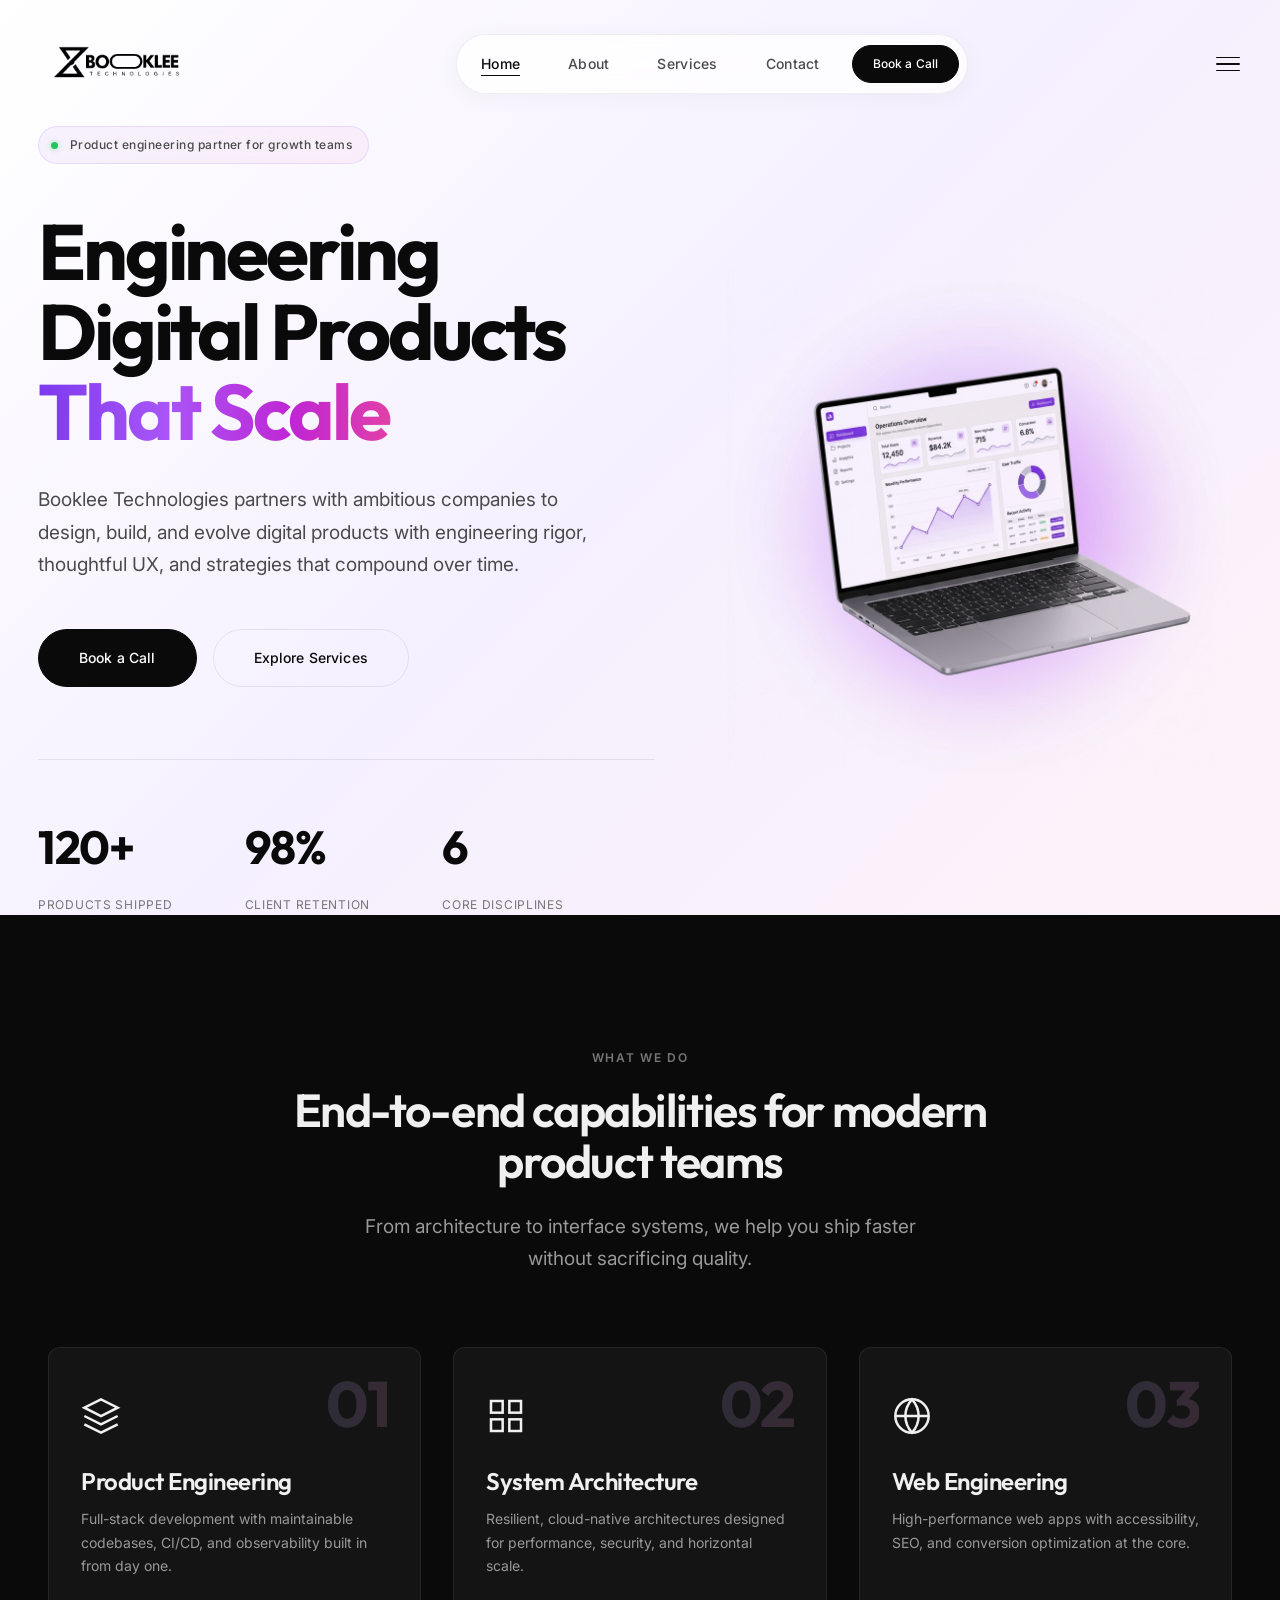
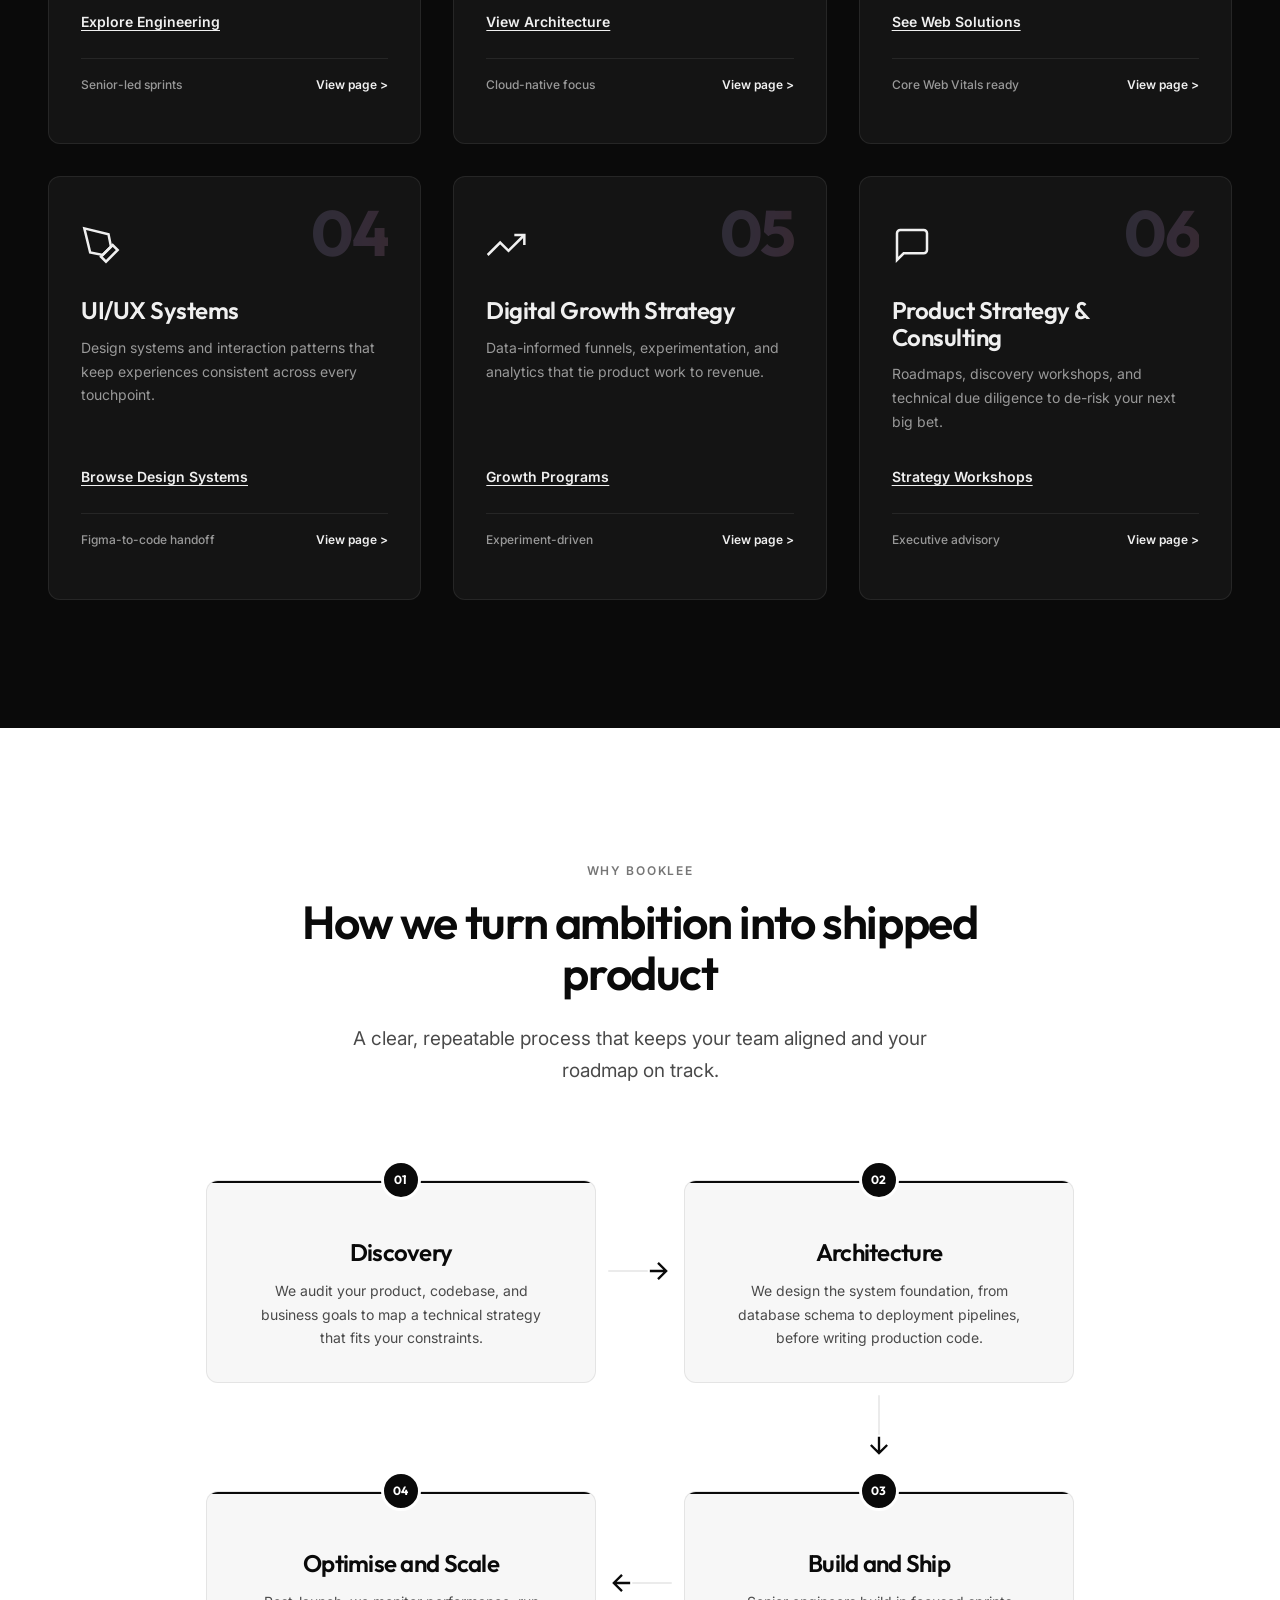
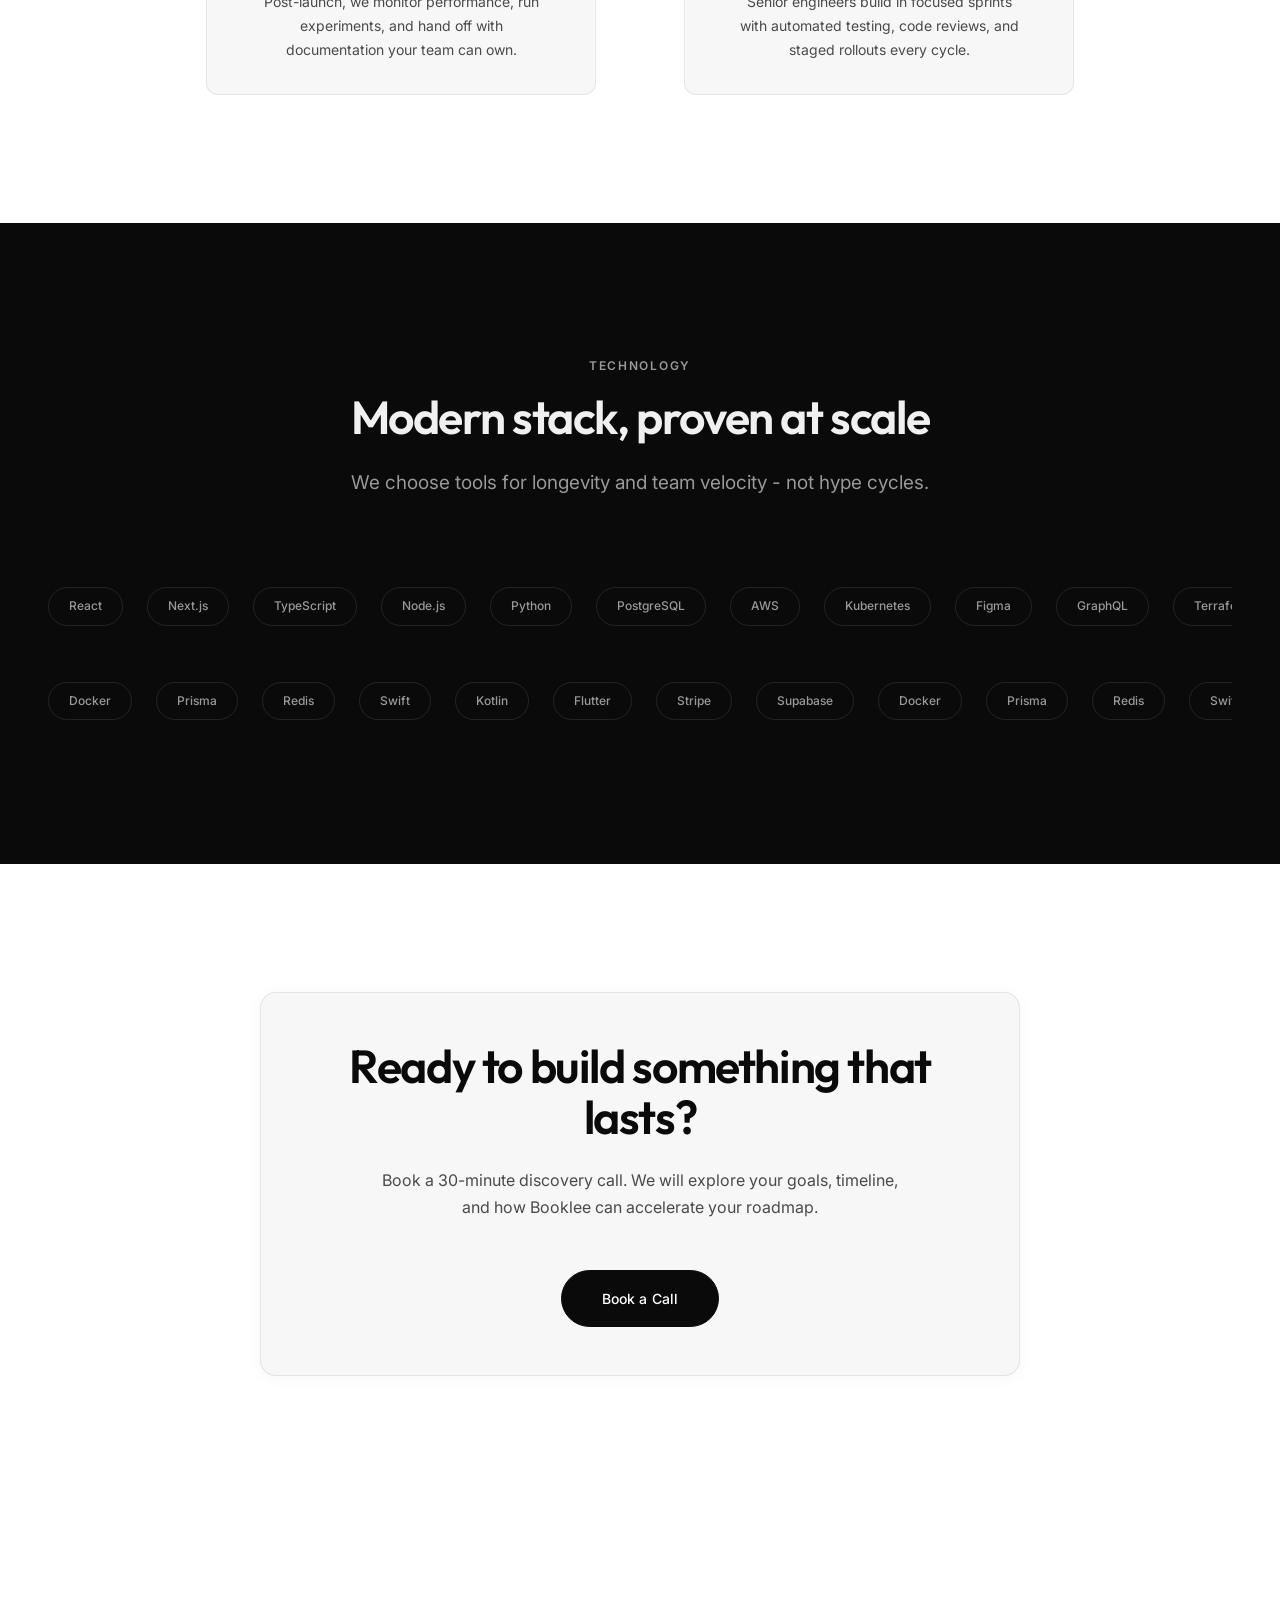
==== commit 7f921dff: "Fixed insta link" ====
--- a/index.html
+++ b/index.html
@@ -1,3 +1,4 @@
+<!-- Auto-generated non-functional update for repository tracking -->
 <!DOCTYPE html>
 <html lang="en">
 <head>
@@ -355,7 +356,7 @@
           <p class="footer__copyright">&copy; <span id="year"></span> Booklee Technologies. All rights reserved.</p>
           <div class="footer__social-pills">
             <a href="https://www.linkedin.com/company/booklee-technologies/" class="footer__pill" data-site-linkedin target="_blank" rel="noopener noreferrer">LinkedIn</a>
-            <a href="https://www.instagram.com/booklee_technologies/" class="footer__pill" data-site-instagram target="_blank" rel="noopener noreferrer">Instagram</a>
+            <a href="https://www.instagram.com/booklee.in/" class="footer__pill" data-site-instagram target="_blank" rel="noopener noreferrer">Instagram</a>
           </div>
         </div>
         <div class="footer__final-right">
--- a/assets/css/styles.css
+++ b/assets/css/styles.css
@@ -1,3 +1,4 @@
+/* Auto-generated non-functional update for repository tracking */
 /* ==========================================================================
    Booklee Technologies â€” Redesigned Design System & Global Styles
    Editorial. Premium. Minimal. Confident.
@@ -1904,8 +1905,8 @@
   position: sticky;
   bottom: 0;
   z-index: 1;
-  padding-block: var(--space-4xl) 0;
-  background: var(--color-bg-dark);
+  padding-block: var(--space-2xl) 0;
+  background: #000000;
   color: rgba(255, 255, 255, 0.88);
 }
 
@@ -1926,13 +1927,13 @@
 }
 
 .footer .container {
-  padding-bottom: var(--space-2xl);
+  padding-bottom: var(--space-lg);
 }
 
 .footer__grid {
   display: grid;
-  gap: var(--space-2xl);
-  margin-bottom: var(--space-3xl);
+  gap: var(--space-lg);
+  margin-bottom: var(--space-xl);
 }
 
 @media (min-width: 768px) {
@@ -1942,7 +1943,7 @@
 .footer__brand p {
   color: rgba(255, 255, 255, 0.45);
   font-size: var(--text-sm);
-  margin-top: var(--space-md);
+  margin-top: var(--space-sm);
   max-width: 280px;
   line-height: 1.7;
 }
@@ -1958,14 +1959,14 @@
   text-transform: uppercase;
   letter-spacing: 0.1em;
   color: rgba(255, 255, 255, 0.35);
-  margin-bottom: var(--space-lg);
+  margin-bottom: var(--space-md);
 }
 
 .footer__link {
   display: block;
   font-size: var(--text-sm);
   color: rgba(255, 255, 255, 0.55);
-  margin-bottom: var(--space-sm);
+  margin-bottom: var(--space-xs);
   transition: color var(--transition-fast);
 }
 
@@ -1980,9 +1981,8 @@
   position: relative;
   display: flex;
   flex-direction: column;
-  gap: var(--space-xl);
-  padding-top: var(--space-xl);
-  border-top: 1px solid rgba(255, 255, 255, 0.08);
+  gap: var(--space-lg);
+  padding-top: var(--space-lg);
   overflow: hidden;
 }
 
@@ -2611,7 +2611,7 @@
 .timeline__item::before {
   content: "";
   position: absolute;
-  left: calc(-1 * var(--space-3xl) + 0px);
+  left: calc(-1 * var(--space-3xl) - 5px);
   top: 10px;
   width: 8px; height: 8px;
   background: var(--color-bg-elevated);
@@ -2664,29 +2664,7 @@
 }
 
 
-/* Calendly embed */
-.calendly-wrap {
-  min-height: 700px;
-  border-radius: var(--radius-lg);
-  overflow: hidden;
-  border: 1px solid var(--color-border);
-  background: var(--color-bg-surface);
-}
-
-.calendly-wrap__fallback {
-  margin-top: var(--space-lg);
-  font-size: var(--text-sm);
-}
-
-.calendly-wrap__fallback a {
-  color: var(--color-text);
-  font-weight: 600;
-  text-decoration: underline;
-  text-underline-offset: 3px;
-  transition: opacity var(--transition-fast);
-}
-
-.calendly-wrap__fallback a:hover { opacity: 0.6; }
+
 
 .calendly-inline-widget {
   min-width: 320px;
@@ -3196,20 +3174,21 @@
 .footer__signature-glow {
   position: absolute;
   top: 0; left: 0;
-  width: min(200px, 40vw);
-  height: min(200px, 40vw);
+  width: min(500px, 60vw);
+  height: min(500px, 60vw);
   border-radius: 50%;
   transform: translate3d(-50%, -50%, 0);
   background: radial-gradient(
     circle at center,
-    rgba(255, 255, 255, 0.06) 0%,
-    rgba(255, 255, 255, 0.02) 40%,
+    rgba(255, 255, 255, 1) 0%,
+    rgba(255, 255, 255, 0.6) 25%,
     transparent 65%
   );
-  filter: blur(30px);
+  mix-blend-mode: overlay;
+  filter: blur(20px);
   opacity: 0;
   pointer-events: none;
-  z-index: 0;
+  z-index: 10;
   transition: opacity 0.5s ease;
   will-change: transform, opacity;
 }
@@ -3224,7 +3203,7 @@
   margin: 0 auto;
   padding: clamp(0.5rem, 2vw, 1rem) clamp(0.25rem, 1.5vw, 1.5rem);
   font-family: var(--font-display);
-  font-size: clamp(3.25rem, 17.5vw, 13rem);
+  font-size: clamp(5rem, 27.5vw, 20.3rem);
   font-weight: 700;
   letter-spacing: -0.04em;
   line-height: 0.88;
@@ -3234,38 +3213,19 @@
 .footer__booklee-char {
   flex: 1 1 0; min-width: 0;
   text-align: center; display: block;
-  color: rgba(255, 255, 255, 0.06);
-  -webkit-text-fill-color: rgba(255, 255, 255, 0.06);
-  background: none; animation: none;
+  background: linear-gradient(to bottom, #FFFFFF 0%, #F2F2F2 40%, #D9D9D9 100%);
+  -webkit-background-clip: text;
+  background-clip: text;
+  color: transparent;
+  -webkit-text-fill-color: transparent;
   cursor: pointer;
-  transition:
-    transform 0.4s cubic-bezier(0.22, 1, 0.36, 1),
-    color 0.3s ease,
-    -webkit-text-fill-color 0.3s ease;
-}
-
-.footer__booklee-char:hover,
-.footer__booklee-char:focus-visible {
-  color: rgba(255, 255, 255, 0.4);
-  -webkit-text-fill-color: rgba(255, 255, 255, 0.4);
-  transform: translateY(-0.04em) scale(1.03);
-  background: none;
-  animation: none;
-  filter: none;
+  transition: opacity 0.3s ease;
 }
 
 .footer__booklee-char:focus-visible {
   outline: 2px solid rgba(255, 255, 255, 0.3);
   outline-offset: 6px;
   border-radius: 4px;
-}
-
-@media (hover: none), (pointer: coarse) {
-  .footer__booklee-char:active {
-    color: rgba(255, 255, 255, 0.35);
-    -webkit-text-fill-color: rgba(255, 255, 255, 0.35);
-    transform: translateY(-0.03em) scale(1.02);
-  }
 }
 
 
